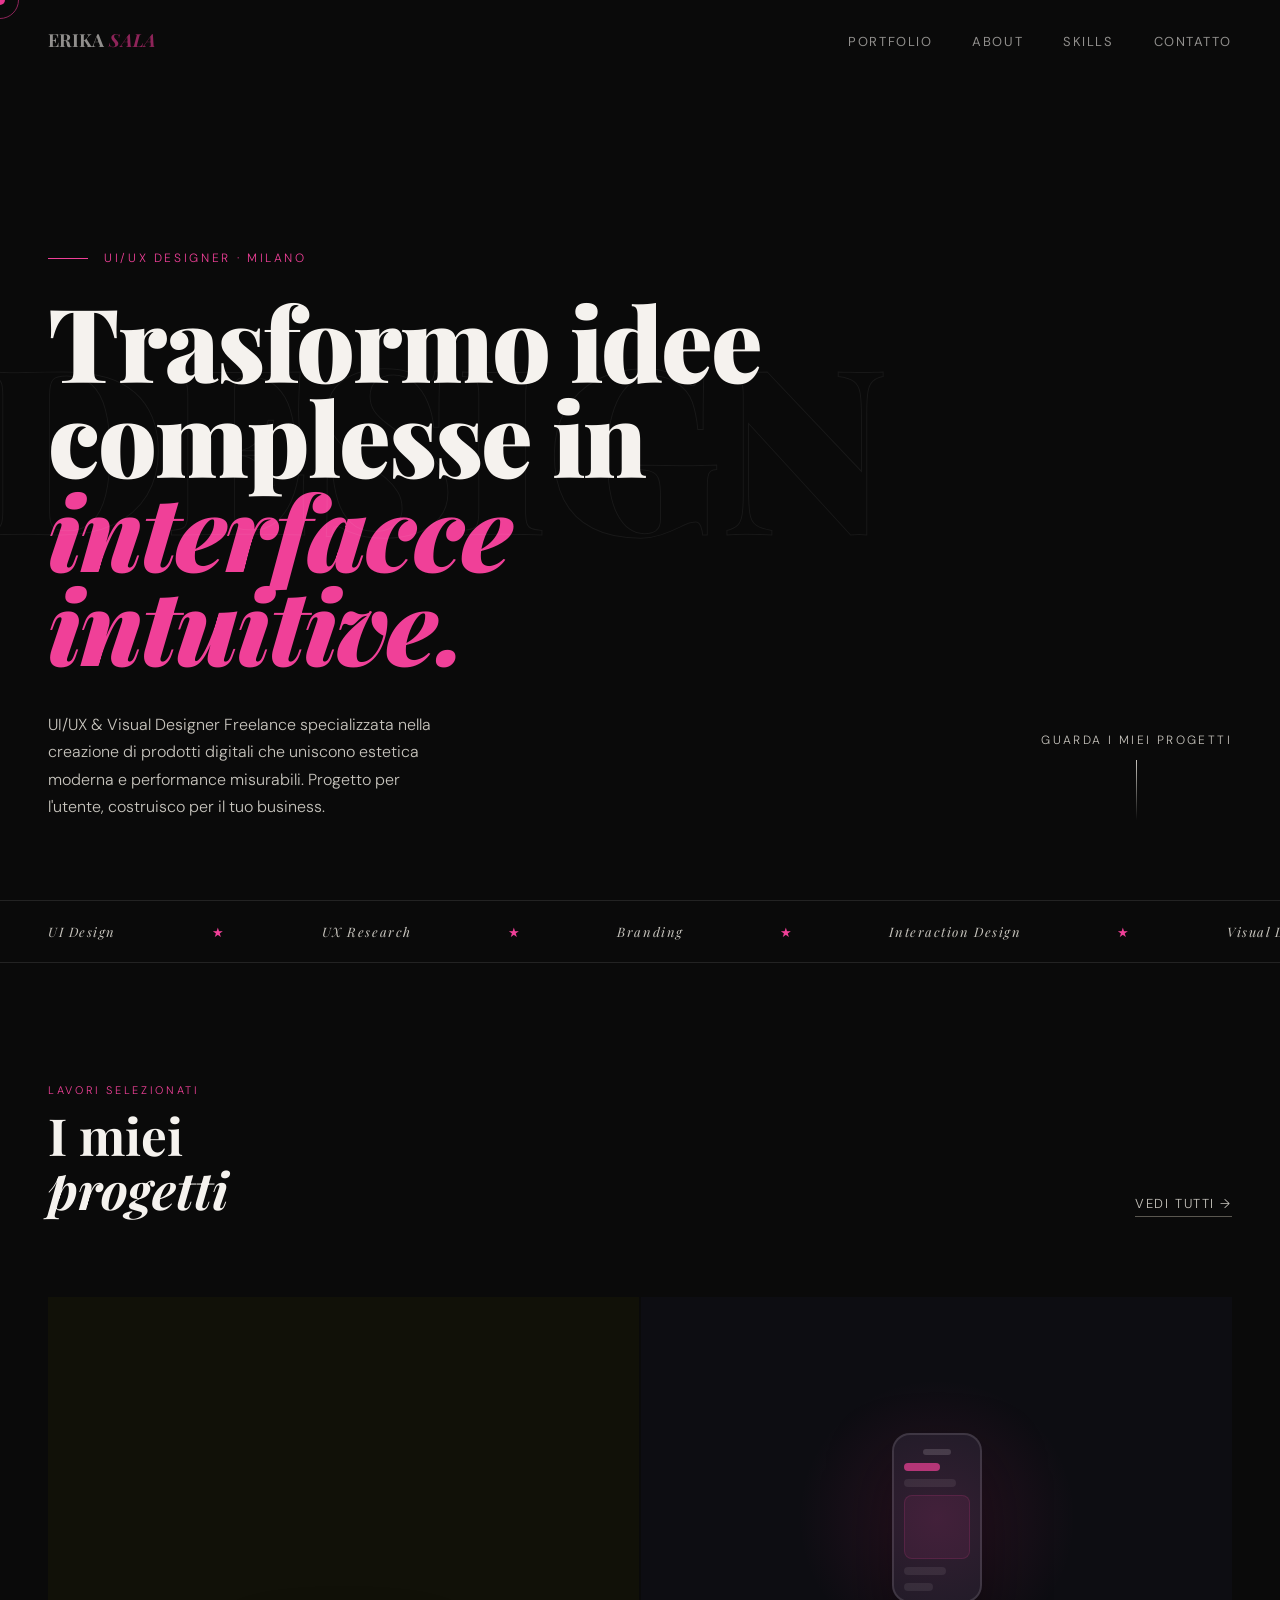
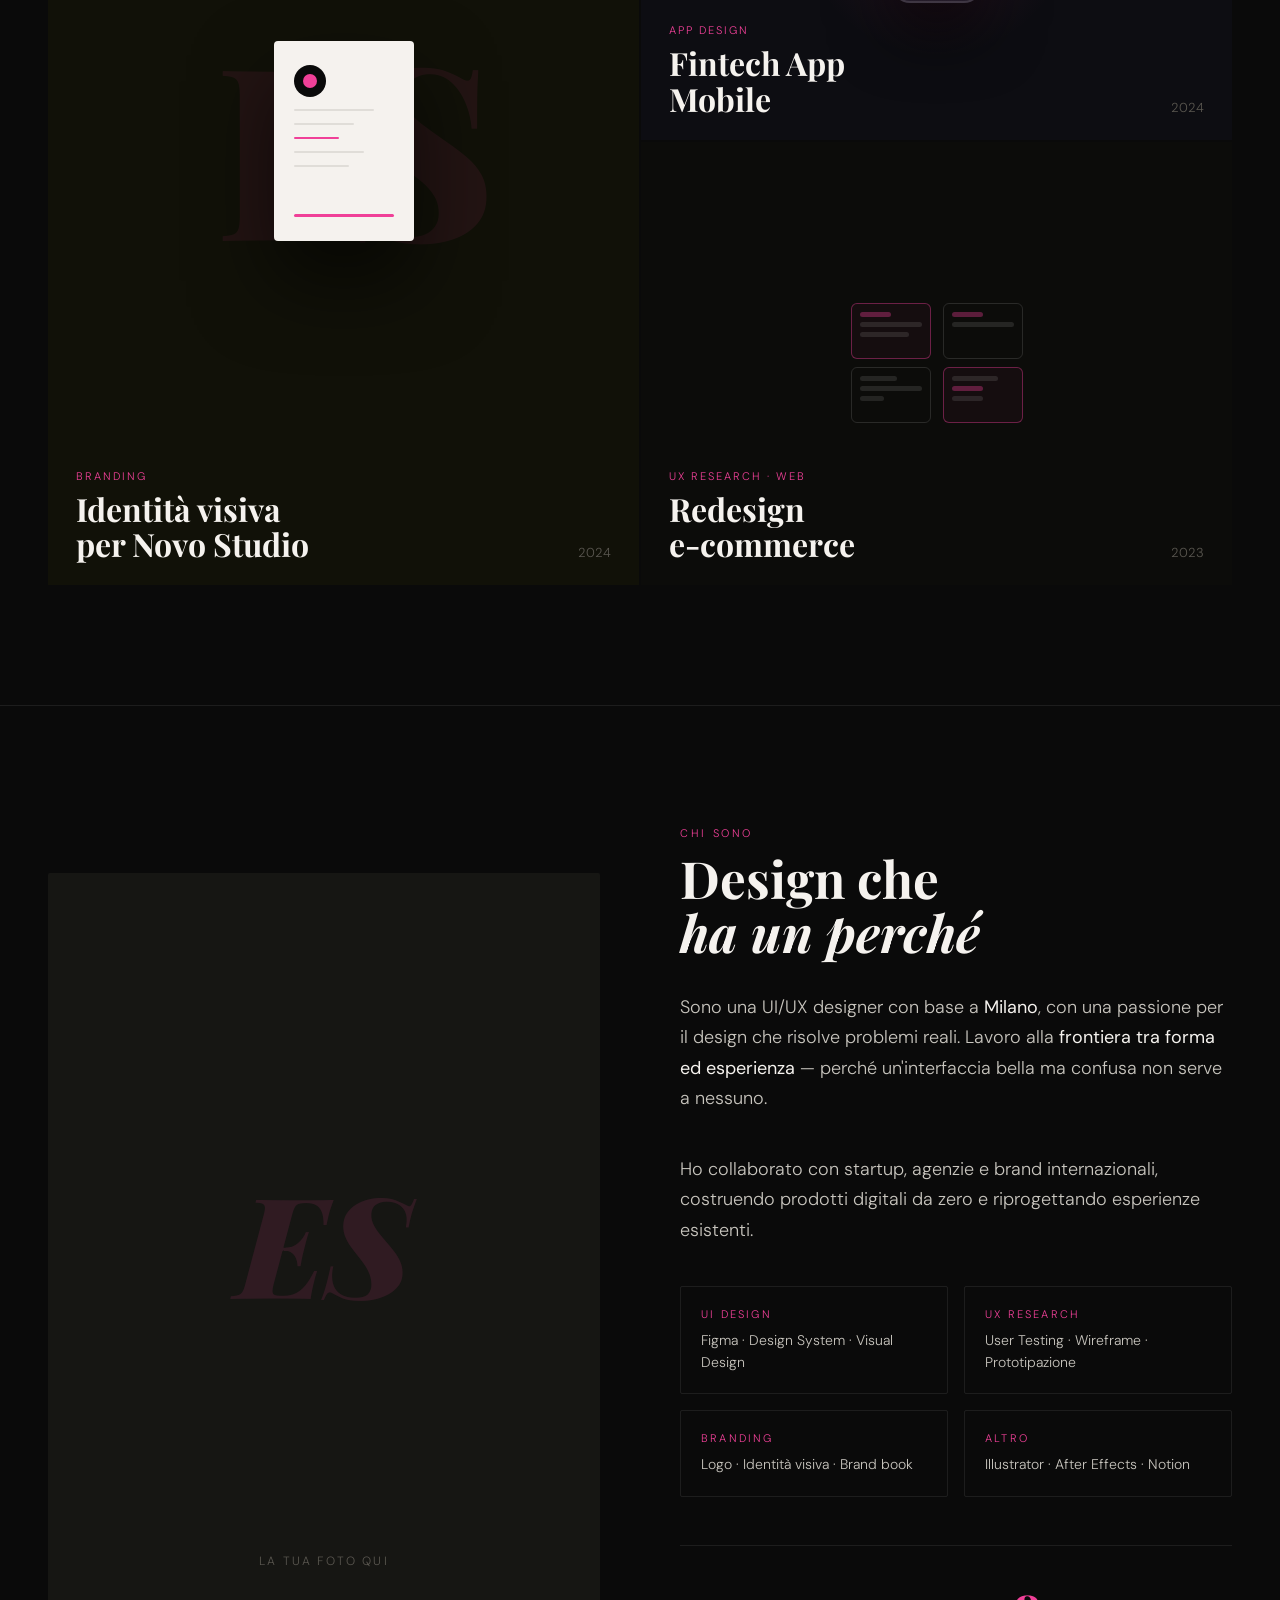
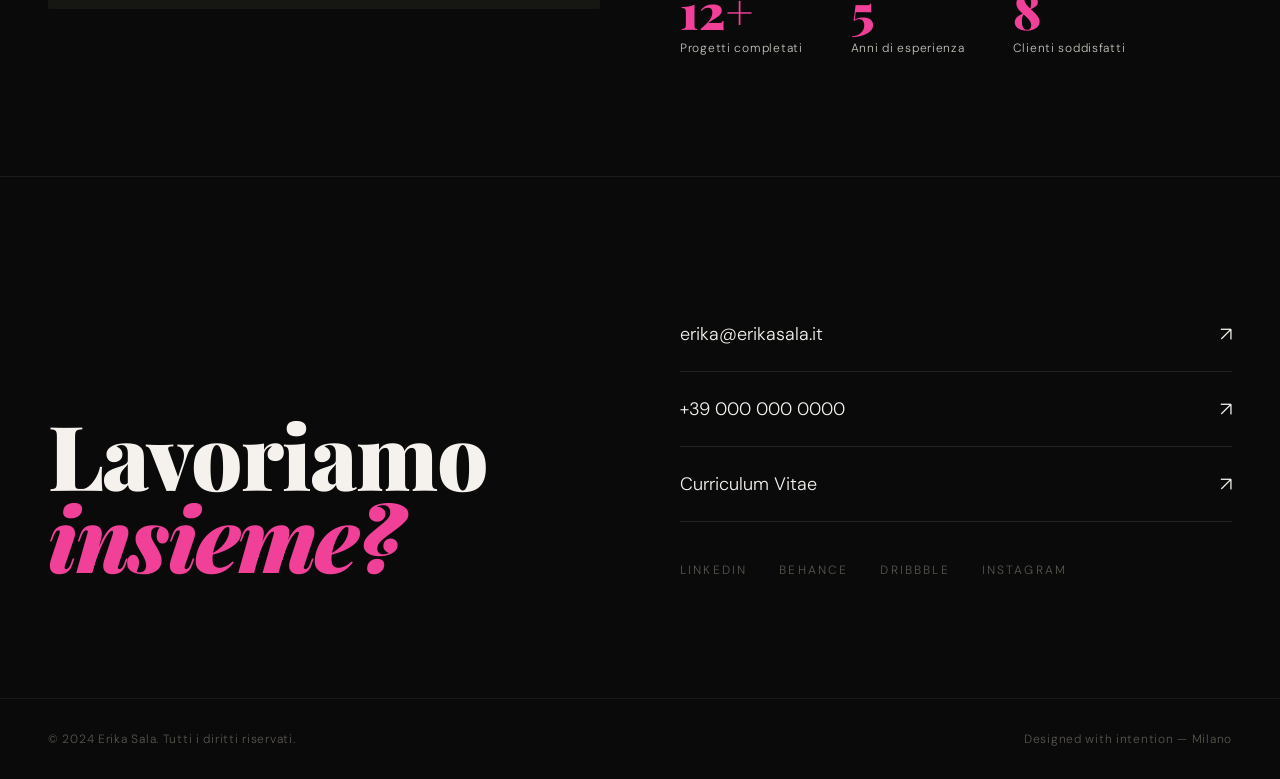
==== index.html @ b4f4c0a1 "Changed yellow variables to pink" ====
<!DOCTYPE html>
<html lang="it">
<head>
<meta charset="UTF-8">
<meta name="viewport" content="width=device-width, initial-scale=1.0">
<title>Erika Sala — UI/UX Designer</title>
<link rel="preconnect" href="https://fonts.googleapis.com">
<link href="https://fonts.googleapis.com/css2?family=Playfair+Display:ital,wght@0,400;0,700;0,900;1,400;1,700&family=DM+Sans:wght@300;400;500&display=swap" rel="stylesheet">
<link rel="stylesheet" href="style.css">
</head>
<body>

<div class="cursor" id="cursor"></div>
<div class="cursor-ring" id="cursorRing"></div>

<nav>
  <a href="index.html" class="logo">Erika <span>Sala</span></a>
  <ul>
    <li><a href="portfolio.html">Portfolio</a></li>
    <li><a href="about.html">About</a></li>
    <li><a href="skills.html">Skills</a></li>
    <li><a href="#contatto">Contatto</a></li>
  </ul>
</nav>

<!-- HERO -->
<section class="hero">
  <div class="hero-bg-text" aria-hidden="true">DESIGN</div>
  <div class="hero-eyebrow">UI/UX Designer · Milano</div>
  <h1 class="hero-headline">
    Trasformo idee complesse in<br><em>interfacce intuitive.</em>
  </h1>
  <div class="hero-sub">
    <p class="hero-desc">
UI/UX & Visual Designer Freelance specializzata nella creazione di prodotti digitali che uniscono estetica moderna e performance misurabili. Progetto per l'utente, costruisco per il tuo business.    </p>
    <a href="#progetti" class="hero-scroll">Guarda i miei progetti</a>
  </div>
</section>

<!-- MARQUEE -->
<div class="marquee-wrap" aria-hidden="true">
  <div class="marquee-track">
    <span>UI Design</span><span class="accent">★</span>
    <span>UX Research</span><span class="accent">★</span>
    <span>Branding</span><span class="accent">★</span>
    <span>Interaction Design</span><span class="accent">★</span>
    <span>Visual Design</span><span class="accent">★</span>
    <span>Design System</span><span class="accent">★</span>
    <span>Mobile App</span><span class="accent">★</span>
    <span>Prototipazione</span><span class="accent">★</span>
    <span>UI Design</span><span class="accent">★</span>
    <span>UX Research</span><span class="accent">★</span>
    <span>Branding</span><span class="accent">★</span>
    <span>Interaction Design</span><span class="accent">★</span>
    <span>Visual Design</span><span class="accent">★</span>
    <span>Design System</span><span class="accent">★</span>
    <span>Mobile App</span><span class="accent">★</span>
    <span>Prototipazione</span><span class="accent">★</span>
  </div>
</div>

<!-- PROGETTI (preview) -->
<section id="progetti">
  <div class="section-header fade-up">
    <div>
      <p class="section-label">Lavori selezionati</p>
      <h2 class="section-title">I miei<br><em>progetti</em></h2>
    </div>
    <a href="portfolio.html" class="see-all">Vedi tutti →</a>
  </div>

  <div class="projects-grid">
    <a href="portfolio.html" class="project-card fade-up">
      <div class="project-bg bg-branding">
        <div class="inner-card">
          <div class="card-logo"></div>
          <div class="card-line" style="width:80%"></div>
          <div class="card-line short"></div>
          <div class="card-line yellow"></div>
          <div class="card-line" style="width:70%"></div>
          <div class="card-line" style="width:55%"></div>
          <div style="flex:1"></div>
          <div class="card-line yellow" style="width:100%; height:3px; border-radius:2px;"></div>
        </div>
      </div>
      <div class="project-overlay"></div>
      <div class="project-always">
        <div>
          <p class="project-tag">Branding</p>
          <h3 class="project-name">Identità visiva<br>per Novo Studio</h3>
        </div>
        <span class="project-year">2024</span>
      </div>
    </a>

    <a href="portfolio.html" class="project-card fade-up" style="transition-delay:0.1s">
      <div class="project-bg bg-app">
        <div class="phone-mockup">
          <div class="phone-notch"></div>
          <div class="phone-row accent"></div>
          <div class="phone-row" style="width:80%"></div>
          <div class="phone-img-block"></div>
          <div class="phone-row" style="width:65%"></div>
          <div class="phone-row" style="width:45%"></div>
        </div>
      </div>
      <div class="project-overlay"></div>
      <div class="project-always">
        <div>
          <p class="project-tag">App Design</p>
          <h3 class="project-name">Fintech App<br>Mobile</h3>
        </div>
        <span class="project-year">2024</span>
      </div>
    </a>

    <a href="portfolio.html" class="project-card fade-up" style="transition-delay:0.2s">
      <div class="project-bg bg-ux">
        <div class="wireframe-block">
          <div class="wf-card active">
            <div class="wf-line y"></div>
            <div class="wf-line"></div>
            <div class="wf-line" style="width:80%"></div>
          </div>
          <div class="wf-card">
            <div class="wf-line" style="width:60%"></div>
            <div class="wf-line"></div>
            <div class="wf-line" style="width:40%"></div>
          </div>
        </div>
        <div class="wireframe-block">
          <div class="wf-card">
            <div class="wf-line y"></div>
            <div class="wf-line"></div>
          </div>
          <div class="wf-card active">
            <div class="wf-line" style="width:75%"></div>
            <div class="wf-line y"></div>
            <div class="wf-line" style="width:50%"></div>
          </div>
        </div>
      </div>
      <div class="project-overlay"></div>
      <div class="project-always">
        <div>
          <p class="project-tag">UX Research · Web</p>
          <h3 class="project-name">Redesign<br>e-commerce</h3>
        </div>
        <span class="project-year">2023</span>
      </div>
    </a>
  </div>
</section>

<!-- ABOUT PREVIEW -->
<section id="about">
  <div class="about-left fade-up">
    <div class="about-portrait">
      <div class="portrait-fill" aria-hidden="true">ES</div>
      <p class="portrait-placeholder">La tua foto qui</p>
    </div>
  </div>
  <div class="about-right">
    <div class="fade-up" style="transition-delay:0.15s">
      <p class="section-label">Chi sono</p>
      <h2 class="section-title" style="margin-bottom:32px">Design che<br><em>ha un perché</em></h2>
    </div>
    <div class="fade-up" style="transition-delay:0.25s">
      <p class="about-desc">
        Sono una UI/UX designer con base a <strong>Milano</strong>, con una passione per il design che risolve problemi reali. Lavoro alla <strong>frontiera tra forma ed esperienza</strong> — perché un'interfaccia bella ma confusa non serve a nessuno.
      </p>
      <p class="about-desc">
        Ho collaborato con startup, agenzie e brand internazionali, costruendo prodotti digitali da zero e riprogettando esperienze esistenti.
      </p>
    </div>
    <div class="skills-grid fade-up" style="transition-delay:0.35s">
      <div class="skill-item">
        <p class="skill-name">UI Design</p>
        <p class="skill-tools">Figma · Design System · Visual Design</p>
      </div>
      <div class="skill-item">
        <p class="skill-name">UX Research</p>
        <p class="skill-tools">User Testing · Wireframe · Prototipazione</p>
      </div>
      <div class="skill-item">
        <p class="skill-name">Branding</p>
        <p class="skill-tools">Logo · Identità visiva · Brand book</p>
      </div>
      <div class="skill-item">
        <p class="skill-name">Altro</p>
        <p class="skill-tools">Illustrator · After Effects · Notion</p>
      </div>
    </div>
    <div class="stats-row fade-up" style="transition-delay:0.45s">
      <div>
        <p class="stat-num">12+</p>
        <p class="stat-label">Progetti completati</p>
      </div>
      <div>
        <p class="stat-num">5</p>
        <p class="stat-label">Anni di esperienza</p>
      </div>
      <div>
        <p class="stat-num">8</p>
        <p class="stat-label">Clienti soddisfatti</p>
      </div>
    </div>
  </div>
</section>

<!-- CONTATTO -->
<section id="contatto">
  <div class="fade-up">
    <h2 class="contact-big">
      Lavoriamo<br><em>insieme?</em>
    </h2>
  </div>
  <div class="fade-up" style="transition-delay:0.2s">
    <a href="mailto:erika@erikasala.it" class="contact-link">
      erika@erikasala.it <span class="arr">↗</span>
    </a>
    <a href="tel:+39000000000" class="contact-link">
      +39 000 000 0000 <span class="arr">↗</span>
    </a>
    <a href="#" class="contact-link">
      Curriculum Vitae <span class="arr">↗</span>
    </a>
    <div class="contact-social">
      <a href="#" class="social-link">LinkedIn</a>
      <a href="#" class="social-link">Behance</a>
      <a href="#" class="social-link">Dribbble</a>
      <a href="#" class="social-link">Instagram</a>
    </div>
  </div>
</section>

<footer>
  <p>© 2024 Erika Sala. Tutti i diritti riservati.</p>
  <p>Designed with intention — Milano</p>
</footer>

<script>
  const cursor = document.getElementById('cursor');
  const ring = document.getElementById('cursorRing');
  let mx = 0, my = 0, rx = 0, ry = 0;
  document.addEventListener('mousemove', e => {
    mx = e.clientX; my = e.clientY;
    cursor.style.left = mx + 'px';
    cursor.style.top = my + 'px';
  });
  (function animRing() {
    rx += (mx - rx) * 0.14;
    ry += (my - ry) * 0.14;
    ring.style.left = rx + 'px';
    ring.style.top = ry + 'px';
    requestAnimationFrame(animRing);
  })();
  document.querySelectorAll('a, button').forEach(el => {
    el.addEventListener('mouseenter', () => { ring.style.transform = 'translate(-50%, -50%) scale(1.8)'; ring.style.opacity = '0.3'; });
    el.addEventListener('mouseleave', () => { ring.style.transform = 'translate(-50%, -50%) scale(1)'; ring.style.opacity = '0.6'; });
  });
  const obs = new IntersectionObserver((entries) => {
    entries.forEach(e => { if (e.isIntersecting) { e.target.classList.add('visible'); obs.unobserve(e.target); } });
  }, { threshold: 0.12 });
  document.querySelectorAll('.fade-up').forEach(el => obs.observe(el));
</script>
</body>
</html>
---- style.css ----
/* ============================================================
   ERIKA SALA — PORTFOLIO
   style.css · CSS condiviso per tutte le pagine
   ============================================================ */

/* ── Reset & variabili ── */
*, *::before, *::after {
  box-sizing: border-box;
  margin: 0;
  padding: 0;
}

:root {
  --black:       #0a0a0a;
  --white:       #f5f2ee;
  --pink:      #f04098;
  --gray:        #c8c5be;
  --gray-dark:   #5a5750;
  --font-display: 'Playfair Display', serif;
  --font-body:    'DM Sans', sans-serif;
}

html { scroll-behavior: smooth; }

body {
  background:   var(--black);
  color:        var(--white);
  font-family:  var(--font-body);
  font-weight:  300;
  cursor:       none;
  overflow-x:   hidden;
}

/* ── Cursore personalizzato ── */
.cursor {
  position:      fixed;
  width:         10px;
  height:        10px;
  background:    var(--pink);
  border-radius: 50%;
  pointer-events: none;
  z-index:       9999;
  transform:     translate(-50%, -50%);
  transition:    transform 0.1s;
  mix-blend-mode: difference;
}

.cursor-ring {
  position:      fixed;
  width:         38px;
  height:        38px;
  border:        1px solid var(--pink);
  border-radius: 50%;
  pointer-events: none;
  z-index:       9998;
  transform:     translate(-50%, -50%);
  transition:    all 0.18s ease;
  mix-blend-mode: difference;
  opacity:       0.6;
}

/* ── Navigazione ── */
nav {
  position:         fixed;
  top: 0; left: 0; right: 0;
  z-index:          100;
  display:          flex;
  justify-content:  space-between;
  align-items:      center;
  padding:          28px 48px;
  mix-blend-mode:   difference;
}

.logo {
  font-family:     var(--font-display);
  font-size:       18px;
  font-weight:     700;
  color:           var(--white);
  text-decoration: none;
  letter-spacing:  0.02em;
}
.logo span { color: var(--pink); font-style: italic; }

nav ul { list-style: none; display: flex; gap: 40px; }

nav a {
  color:           var(--white);
  text-decoration: none;
  font-size:       13px;
  font-weight:     400;
  letter-spacing:  0.12em;
  text-transform:  uppercase;
  opacity:         0.6;
  transition:      opacity 0.2s;
}
nav a:hover,
nav a.active { opacity: 1; }

/* ── Animazione fade-up ── */
.fade-up {
  opacity:    0;
  transform:  translateY(30px);
  transition: opacity 0.8s ease, transform 0.8s ease;
}
.fade-up.visible {
  opacity:   1;
  transform: translateY(0);
}

/* ── Page hero (About, Skills, Portfolio) ── */
.page-hero {
  min-height:      60vh;
  display:         flex;
  flex-direction:  column;
  justify-content: flex-end;
  padding:         0 48px 80px;
  position:        relative;
  overflow:        hidden;
  border-bottom:   1px solid rgba(255,255,255,0.08);
}

.page-hero-bg {
  position:     absolute;
  top:          50%;
  left:         -20px;
  transform:    translateY(-55%);
  font-family:  var(--font-display);
  font-size:    clamp(100px, 16vw, 240px);
  font-weight:  900;
  color:        transparent;
  -webkit-text-stroke: 1px rgba(255,255,255,0.06);
  line-height:  0.85;
  user-select:  none;
  white-space:  nowrap;
}

.page-eyebrow {
  font-size:      12px;
  letter-spacing: 0.22em;
  text-transform: uppercase;
  color:          var(--pink);
  margin-bottom:  28px;
  display:        flex;
  align-items:    center;
  gap:            16px;
}
.page-eyebrow::before {
  content:    '';
  display:    block;
  width:      40px;
  height:     1px;
  background: var(--pink);
}

.page-title {
  font-family:    var(--font-display);
  font-size:      clamp(56px, 8vw, 100px);
  font-weight:    900;
  line-height:    0.92;
  letter-spacing: -0.02em;
}
.page-title em { font-style: italic; color: var(--pink); }

/* ── Section label / title (componente riutilizzabile) ── */
.section-label {
  font-size:      11px;
  letter-spacing: 0.24em;
  text-transform: uppercase;
  color:          var(--pink);
  margin-bottom:  12px;
}

.section-title {
  font-family: var(--font-display);
  font-size:   clamp(32px, 4vw, 64px);
  font-weight: 700;
  line-height: 1.05;
}
.section-title em { font-style: italic; }

/* ── Pulsante outline ── */
.btn-outline {
  font-size:       13px;
  letter-spacing:  0.16em;
  text-transform:  uppercase;
  color:           var(--white);
  text-decoration: none;
  border:          1px solid rgba(255,255,255,0.3);
  padding:         18px 40px;
  border-radius:   2px;
  transition:      border-color 0.2s, color 0.2s, background 0.2s;
  white-space:     nowrap;
  display:         inline-block;
}
.btn-outline:hover {
  border-color: var(--pink);
  color:        var(--black);
  background:   var(--pink);
}

/* ── CTA a due colonne ── */
.page-cta {
  padding:         100px 48px;
  border-top:      1px solid rgba(255,255,255,0.08);
  display:         flex;
  justify-content: space-between;
  align-items:     center;
}
.cta-text {
  font-family:    var(--font-display);
  font-size:      clamp(32px, 4vw, 56px);
  font-weight:    700;
  line-height:    1.1;
}
.cta-text em { font-style: italic; color: var(--pink); }

/* ── Footer ── */
footer {
  padding:         32px 48px;
  border-top:      1px solid rgba(255,255,255,0.06);
  display:         flex;
  justify-content: space-between;
  align-items:     center;
}
footer p {
  font-size:      12px;
  color:          var(--gray-dark);
  letter-spacing: 0.06em;
}

/* ============================================================
   HOME — index.html
   ============================================================ */

/* Hero */
.hero {
  min-height:      100vh;
  display:         flex;
  flex-direction:  column;
  justify-content: flex-end;
  padding:         0 48px 80px;
  position:        relative;
  overflow:        hidden;
}

.hero-bg-text {
  position:    absolute;
  top:         50%;
  left:        -20px;
  transform:   translateY(-55%);
  font-family: var(--font-display);
  font-size:   clamp(120px, 18vw, 260px);
  font-weight: 900;
  color:       transparent;
  -webkit-text-stroke: 1px rgba(255,255,255,0.06);
  line-height: 0.85;
  user-select: none;
  white-space: nowrap;
}

.hero-eyebrow {
  font-size:      12px;
  letter-spacing: 0.22em;
  text-transform: uppercase;
  color:          var(--pink);
  margin-bottom:  28px;
  display:        flex;
  align-items:    center;
  gap:            16px;
}
.hero-eyebrow::before {
  content:    '';
  display:    block;
  width:      40px;
  height:     1px;
  background: var(--pink);
}

.hero-headline {
  font-family:    var(--font-display);
  font-size:      clamp(56px, 8vw, 110px);
  font-weight:    900;
  line-height:    0.92;
  max-width:      900px;
  letter-spacing: -0.02em;
}
.hero-headline em { font-style: italic; color: var(--pink); }

.hero-sub {
  margin-top:      40px;
  display:         flex;
  align-items:     flex-end;
  justify-content: space-between;
  gap:             40px;
}

.hero-desc {
  font-size:   16px;
  line-height: 1.7;
  color:       var(--gray);
  max-width:   400px;
}

.hero-scroll {
  font-size:       12px;
  letter-spacing:  0.2em;
  text-transform:  uppercase;
  color:           var(--gray);
  display:         flex;
  flex-direction:  column;
  align-items:     center;
  gap:             12px;
  text-decoration: none;
  transition:      color 0.2s;
  flex-shrink:     0;
}
.hero-scroll::after {
  content:    '';
  display:    block;
  width:      1px;
  height:     60px;
  background: linear-gradient(to bottom, var(--gray), transparent);
  animation:  scrollLine 2s ease-in-out infinite;
}
@keyframes scrollLine {
  0%, 100% { opacity: 0.4; transform: scaleY(1); }
  50%       { opacity: 1;   transform: scaleY(0.6); }
}

/* Marquee */
.marquee-wrap {
  border-top:    1px solid rgba(255,255,255,0.1);
  border-bottom: 1px solid rgba(255,255,255,0.1);
  padding:       20px 0;
  overflow:      hidden;
  white-space:   nowrap;
}
.marquee-track {
  display:   inline-flex;
  animation: marquee 18s linear infinite;
}
.marquee-track span {
  font-family:    var(--font-display);
  font-size:      13px;
  font-weight:    400;
  font-style:     italic;
  letter-spacing: 0.12em;
  color:          var(--gray);
  padding:        0 48px;
}
.marquee-track span.accent { color: var(--pink); font-style: normal; }
@keyframes marquee {
  from { transform: translateX(0); }
  to   { transform: translateX(-50%); }
}

/* Section header (progetti) */
.section-header {
  display:         flex;
  justify-content: space-between;
  align-items:     flex-end;
  margin-bottom:   80px;
}
.see-all {
  font-size:       13px;
  letter-spacing:  0.12em;
  text-transform:  uppercase;
  color:           var(--gray);
  text-decoration: none;
  border-bottom:   1px solid var(--gray-dark);
  padding-bottom:  4px;
  transition:      color 0.2s, border-color 0.2s;
  flex-shrink:     0;
}
.see-all:hover { color: var(--pink); border-color: var(--pink); }

#progetti { padding: 120px 48px; }

/* Griglia progetti */
.projects-grid {
  display:               grid;
  grid-template-columns: 1fr 1fr;
  gap:                   2px;
}

.project-card {
  position:        relative;
  overflow:        hidden;
  aspect-ratio:    4/3;
  background:      #161613;
  cursor:          none;
  display:         block;
  text-decoration: none;
}
.project-card:nth-child(1) { grid-column: 1; grid-row: 1 / 3; aspect-ratio: auto; }
.project-card:nth-child(2) { aspect-ratio: 4/3; }
.project-card:nth-child(3) { aspect-ratio: 4/3; }

.project-bg {
  width:      100%;
  height:     100%;
  display:    flex;
  align-items:     center;
  justify-content: center;
  transition: transform 0.7s cubic-bezier(0.25, 0.46, 0.45, 0.94);
  position:   relative;
}
.project-card:hover .project-bg { transform: scale(1.04); }

/* Background decorativi */
.bg-branding { background: #111108; position: relative; overflow: hidden; }
.bg-branding::before {
  content:     'ES';
  font-family: var(--font-display);
  font-size:   240px;
  font-weight: 900;
  color:       var(--pink);
  opacity:     0.08;
  position:    absolute;
  top: 50%; left: 50%;
  transform:   translate(-50%, -50%);
  letter-spacing: -0.1em;
}

.bg-branding .inner-card {
  width:          140px;
  height:         200px;
  background:     var(--white);
  border-radius:  4px;
  position:       relative;
  display:        flex;
  flex-direction: column;
  padding:        24px 20px;
  gap:            12px;
  box-shadow:     0 40px 80px rgba(0,0,0,0.6);
}
.bg-branding .card-logo {
  width:          32px;
  height:         32px;
  background:     var(--black);
  border-radius:  50%;
  display:        flex;
  align-items:    center;
  justify-content: center;
}
.bg-branding .card-logo::after {
  content:       '';
  width:         14px;
  height:        14px;
  background:    var(--pink);
  border-radius: 50%;
}
.bg-branding .card-line       { height: 2px; border-radius: 2px; background: #e0ddd8; }
.bg-branding .card-line.short { width: 60%; }
.bg-branding .card-line.yellow { background: var(--pink); width: 45%; }

.bg-app { background: #0d0d12; position: relative; overflow: hidden; }
.bg-app::before {
  content:       '';
  position:      absolute;
  width:         280px;
  height:        280px;
  border-radius: 50%;
  background:    radial-gradient(circle, rgba(240,64,152,0.12) 0%, transparent 70%);
  top: 50%; left: 50%;
  transform:     translate(-50%, -50%);
}

.phone-mockup {
  width:          90px;
  height:         170px;
  background:     #1a1a24;
  border-radius:  18px;
  border:         2px solid rgba(255,255,255,0.12);
  overflow:       hidden;
  box-shadow:     0 30px 60px rgba(0,0,0,0.7);
  display:        flex;
  flex-direction: column;
  padding:        14px 10px 10px;
  gap:            8px;
}
.phone-notch {
  width:         28px;
  height:        6px;
  background:    rgba(255,255,255,0.15);
  border-radius: 4px;
  align-self:    center;
  flex-shrink:   0;
}
.phone-row { height: 8px; background: rgba(255,255,255,0.08); border-radius: 4px; }
.phone-row.accent { background: var(--pink); opacity: 0.7; width: 55%; }
.phone-img-block {
  flex:          1;
  background:    rgba(240,64,152,0.08);
  border-radius: 8px;
  border:        1px solid rgba(240,64,152,0.15);
}

.bg-ux {
  background:      #0c0c0a;
  display:         flex;
  align-items:     center;
  justify-content: center;
  gap:             12px;
}
.wireframe-block { display: flex; flex-direction: column; gap: 8px; }
.wf-card {
  width:          80px;
  height:         56px;
  border:         1px solid rgba(255,255,255,0.12);
  border-radius:  6px;
  padding:        8px;
  display:        flex;
  flex-direction: column;
  gap:            5px;
}
.wf-line          { height: 5px; border-radius: 3px; background: rgba(255,255,255,0.1); }
.wf-line.y        { background: rgba(240,64,152,0.35); width: 50%; }
.wf-card.active   { border-color: rgba(240,64,152,0.4); background: rgba(240,64,152,0.04); }

.project-overlay {
  position:        absolute;
  inset:           0;
  background:      linear-gradient(to top, rgba(10,10,10,0.92) 0%, transparent 55%);
  opacity:         0;
  transition:      opacity 0.4s ease;
}
.project-card:hover .project-overlay { opacity: 1; }

.project-always {
  position:        absolute;
  bottom: 0; left: 0; right: 0;
  padding:         24px 28px;
  display:         flex;
  justify-content: space-between;
  align-items:     flex-end;
}
.project-tag  { font-size: 11px; letter-spacing: 0.18em; text-transform: uppercase; color: var(--pink); margin-bottom: 8px; }
.project-name { font-family: var(--font-display); font-size: clamp(22px, 2.5vw, 32px); font-weight: 700; line-height: 1.1; color: var(--white); }
.project-year { font-size: 13px; color: var(--gray-dark); font-variant-numeric: tabular-nums; flex-shrink: 0; }

/* About snippet in home */
#about {
  padding:               120px 48px;
  display:               grid;
  grid-template-columns: 1fr 1fr;
  gap:                   80px;
  align-items:           center;
  border-top:            1px solid rgba(255,255,255,0.08);
}

.about-portrait {
  width:         100%;
  aspect-ratio:  3/4;
  background:    #161613;
  position:      relative;
  overflow:      hidden;
  border-radius: 2px;
}
.portrait-fill {
  position:        absolute;
  inset:           0;
  display:         flex;
  align-items:     center;
  justify-content: center;
  font-family:     var(--font-display);
  font-size:       140px;
  font-weight:     900;
  font-style:      italic;
  color:           rgba(240,64,152,0.12);
  user-select:     none;
}
.portrait-placeholder {
  position:       absolute;
  bottom:         40px;
  left:           50%;
  transform:      translateX(-50%);
  font-size:      12px;
  letter-spacing: 0.18em;
  text-transform: uppercase;
  color:          var(--gray-dark);
  white-space:    nowrap;
}

.about-desc { font-size: 18px; line-height: 1.7; color: var(--gray); margin-bottom: 40px; }
.about-desc strong { color: var(--white); font-weight: 400; }

.skills-grid {
  display:               grid;
  grid-template-columns: 1fr 1fr;
  gap:                   16px;
  margin-bottom:         48px;
}
.skill-item {
  padding:       20px;
  border:        1px solid rgba(255,255,255,0.08);
  border-radius: 2px;
  transition:    border-color 0.2s;
}
.skill-item:hover { border-color: var(--pink); }
.skill-name  { font-size: 11px; letter-spacing: 0.2em; text-transform: uppercase; color: var(--pink); margin-bottom: 8px; }
.skill-tools { font-size: 14px; color: var(--gray); line-height: 1.6; }

.stats-row {
  display:    flex;
  gap:        48px;
  padding-top: 40px;
  border-top: 1px solid rgba(255,255,255,0.08);
}
.stat-num   { font-family: var(--font-display); font-size: 48px; font-weight: 900; color: var(--pink); line-height: 1; }
.stat-label { font-size: 12px; color: var(--gray); margin-top: 6px; letter-spacing: 0.06em; }

/* Contatto */
#contatto {
  padding:               120px 48px;
  border-top:            1px solid rgba(255,255,255,0.08);
  display:               grid;
  grid-template-columns: 1fr 1fr;
  gap:                   80px;
  align-items:           end;
}
.contact-big {
  font-family:    var(--font-display);
  font-size:      clamp(48px, 7vw, 100px);
  font-weight:    900;
  line-height:    0.92;
  letter-spacing: -0.02em;
}
.contact-big em { font-style: italic; color: var(--pink); }

.contact-link {
  display:         flex;
  font-size:       18px;
  color:           var(--white);
  text-decoration: none;
  padding:         24px 0;
  border-bottom:   1px solid rgba(255,255,255,0.1);
  justify-content: space-between;
  align-items:     center;
  transition:      color 0.2s;
}
.contact-link:hover { color: var(--pink); }
.contact-link .arr  { font-size: 20px; transition: transform 0.3s; }
.contact-link:hover .arr { transform: translate(4px, -4px); }

.contact-social { display: flex; gap: 32px; margin-top: 40px; }
.social-link {
  font-size:       12px;
  letter-spacing:  0.18em;
  text-transform:  uppercase;
  color:           var(--gray-dark);
  text-decoration: none;
  transition:      color 0.2s;
}
.social-link:hover { color: var(--white); }

/* ============================================================
   ABOUT — about.html
   ============================================================ */

.about-main {
  padding:               100px 48px;
  display:               grid;
  grid-template-columns: 1fr 1fr;
  gap:                   100px;
  align-items:           start;
}

/* Timeline */
.timeline       { margin-top: 72px; }
.timeline-label { font-size: 11px; letter-spacing: 0.24em; text-transform: uppercase; color: var(--pink); margin-bottom: 40px; }

.timeline-item {
  display:               grid;
  grid-template-columns: 100px 1fr;
  gap:                   32px;
  padding:               36px 0;
  border-top:            1px solid rgba(255,255,255,0.08);
}
.timeline-item:last-child { border-bottom: 1px solid rgba(255,255,255,0.08); }

.tl-year    { font-family: var(--font-display); font-size: 14px; font-weight: 700; color: var(--pink); padding-top: 4px; }
.tl-role    { font-size: 20px; font-weight: 400; color: var(--white); margin-bottom: 6px; }
.tl-company { font-size: 14px; color: var(--gray-dark); letter-spacing: 0.06em; margin-bottom: 16px; }
.tl-desc    { font-size: 15px; line-height: 1.7; color: var(--gray); }

/* Stats bar */
.stats-section {
  padding:    80px 48px;
  border-top: 1px solid rgba(255,255,255,0.08);
  display:    flex;
}
.stat-block {
  flex:         1;
  padding:      48px;
  border-right: 1px solid rgba(255,255,255,0.08);
}
.stat-block:last-child { border-right: none; }
.stat-block .stat-num   { font-family: var(--font-display); font-size: clamp(56px, 6vw, 80px); font-weight: 900; color: var(--pink); line-height: 1; }
.stat-block .stat-label { font-size: 13px; color: var(--gray); margin-top: 12px; letter-spacing: 0.06em; }

/* ============================================================
   SKILLS — skills.html
   ============================================================ */

.skills-intro {
  padding:               100px 48px 0;
  display:               grid;
  grid-template-columns: 1fr 1fr;
  gap:                   80px;
}
.intro-desc { font-size: 20px; line-height: 1.7; color: var(--gray); }
.intro-desc strong { color: var(--white); font-weight: 400; }

.intro-aside { display: flex; flex-direction: column; justify-content: flex-end; gap: 20px; }
.aside-stat  { display: flex; align-items: baseline; gap: 16px; }
.aside-num   { font-family: var(--font-display); font-size: 40px; font-weight: 900; color: var(--pink); }
.aside-label { font-size: 14px; color: var(--gray-dark); }

.skills-section { padding: 80px 48px; }

.skill-category {
  padding:               60px 0;
  border-top:            1px solid rgba(255,255,255,0.08);
  display:               grid;
  grid-template-columns: 260px 1fr;
  gap:                   80px;
  align-items:           start;
}
.skill-category:last-child { border-bottom: 1px solid rgba(255,255,255,0.08); }

.cat-num  { font-family: var(--font-display); font-size: 72px; font-weight: 900; color: transparent; -webkit-text-stroke: 1px rgba(240,64,152,0.2); line-height: 1; margin-bottom: 16px; }
.cat-name { font-family: var(--font-display); font-size: 28px; font-weight: 700; color: var(--white); margin-bottom: 12px; }
.cat-desc { font-size: 14px; color: var(--gray-dark); line-height: 1.6; }

.skill-row {
  display:        flex;
  flex-direction: column;
  gap:            6px;
  padding:        20px 0;
  border-bottom:  1px solid rgba(255,255,255,0.05);
}
.skill-row:first-child { padding-top: 0; }
.skill-row-top  { display: flex; justify-content: space-between; align-items: center; }
.skill-row-name { font-size: 16px; color: var(--white); }
.skill-row-pct  { font-size: 13px; color: var(--pink); font-family: var(--font-display); font-weight: 700; }

.skill-bar-track { width: 100%; height: 2px; background: rgba(255,255,255,0.07); border-radius: 2px; overflow: hidden; }
.skill-bar-fill  { height: 100%; background: var(--pink); border-radius: 2px; width: 0; transition: width 1.2s cubic-bezier(0.25, 0.46, 0.45, 0.94); }

/* Tools grid */
.tools-section { padding: 80px 48px; border-top: 1px solid rgba(255,255,255,0.08); }
.tools-label   { font-size: 11px; letter-spacing: 0.24em; text-transform: uppercase; color: var(--pink); margin-bottom: 60px; }

.tools-grid {
  display:               grid;
  grid-template-columns: repeat(auto-fill, minmax(160px, 1fr));
  gap:                   2px;
}
.tool-item {
  padding:        32px 24px;
  border:         1px solid rgba(255,255,255,0.06);
  background:     #0f0f0c;
  display:        flex;
  flex-direction: column;
  gap:            12px;
  transition:     border-color 0.2s, background 0.2s;
}
.tool-item:hover { border-color: rgba(240,64,152,0.3); background: rgba(240,64,152,0.03); }
.tool-icon { font-size: 24px; }
.tool-name { font-size: 14px; color: var(--white); font-weight: 400; }
.tool-type { font-size: 11px; color: var(--gray-dark); letter-spacing: 0.12em; text-transform: uppercase; }

/* Soft skills */
.soft-section { padding: 80px 48px; border-top: 1px solid rgba(255,255,255,0.08); }

.soft-grid {
  display:               grid;
  grid-template-columns: repeat(3, 1fr);
  gap:                   2px;
  margin-top:            60px;
}
.soft-item {
  padding:    40px 32px;
  background: #0f0f0c;
  border:     1px solid rgba(255,255,255,0.06);
  transition: border-color 0.2s;
}
.soft-item:hover { border-color: rgba(240,64,152,0.25); }
.soft-num  { font-family: var(--font-display); font-size: 40px; font-weight: 900; color: rgba(240,64,152,0.25); margin-bottom: 20px; }
.soft-name { font-family: var(--font-display); font-size: 22px; font-weight: 700; color: var(--white); margin-bottom: 12px; }
.soft-name em { font-style: italic; color: var(--pink); }
.soft-desc { font-size: 14px; color: var(--gray-dark); line-height: 1.7; }

/* ============================================================
   PORTFOLIO — portfolio.html
   ============================================================ */

.portfolio-grid {
  padding:               80px 48px;
  display:               grid;
  grid-template-columns: 1fr 1fr;
  gap:                   2px;
}

.project-card.featured        { grid-column: span 2; aspect-ratio: 16/7; }

/* Background aggiuntivi per Portfolio */
.bg-motion { background: #080810; position: relative; overflow: hidden; display: flex; align-items: center; justify-content: center; }
.bg-motion::before {
  content:       '';
  position:      absolute;
  width:         200px;
  height:        200px;
  border-radius: 50%;
  border:        2px solid rgba(240,64,152,0.15);
  animation:     pulse 3s ease-in-out infinite;
}
.bg-motion::after {
  content:       '';
  position:      absolute;
  width:         300px;
  height:        300px;
  border-radius: 50%;
  border:        1px solid rgba(240,64,152,0.07);
  animation:     pulse 3s ease-in-out infinite 0.5s;
}
@keyframes pulse {
  0%, 100% { transform: scale(1);   opacity: 1; }
  50%       { transform: scale(1.1); opacity: 0.5; }
}
.motion-center {
  width:         60px;
  height:        60px;
  border-radius: 50%;
  background:    rgba(240,64,152,0.12);
  border:        2px solid rgba(240,64,152,0.4);
  z-index:       1;
}

.bg-web { background: #0a0c0a; display: flex; align-items: center; justify-content: center; }
.browser-mockup {
  width:          240px;
  height:         160px;
  background:     #141814;
  border-radius:  8px;
  border:         1px solid rgba(255,255,255,0.1);
  overflow:       hidden;
  box-shadow:     0 20px 50px rgba(0,0,0,0.7);
  display:        flex;
  flex-direction: column;
}
.browser-bar {
  height:      28px;
  background:  #1a1e1a;
  border-bottom: 1px solid rgba(255,255,255,0.08);
  display:     flex;
  align-items: center;
  padding:     0 12px;
  gap:         6px;
}
.browser-dot { width: 8px; height: 8px; border-radius: 50%; background: rgba(255,255,255,0.15); }
.browser-body {
  flex:           1;
  padding:        16px 12px;
  display:        flex;
  flex-direction: column;
  gap:            8px;
}
.b-row  { height: 6px; background: rgba(255,255,255,0.07); border-radius: 3px; }
.b-hero { height: 40px; background: rgba(240,64,152,0.08); border-radius: 4px; border: 1px solid rgba(240,64,152,0.12); }

.bg-system { background: #0a080c; display: flex; align-items: center; justify-content: center; gap: 16px; }
.ds-block  { display: flex; flex-direction: column; gap: 8px; align-items: center; }
.ds-circle { width: 36px; height: 36px; border-radius: 50%; background: rgba(240,64,152,0.15); border: 2px solid rgba(240,64,152,0.4); }
.ds-rect   { height: 8px; border-radius: 4px; background: rgba(255,255,255,0.12); }
.ds-label  { height: 4px; border-radius: 2px; background: rgba(240,64,152,0.3); }
.ds-connector { width: 1px; height: 40px; background: rgba(240,64,152,0.2); align-self: center; }

/* Filter bar */
.filter-bar { padding: 32px 48px; border-bottom: 1px solid rgba(255,255,255,0.08); display: flex; gap: 8px; flex-wrap: wrap; }
.filter-btn {
  font-size:      12px;
  letter-spacing: 0.12em;
  text-transform: uppercase;
  color:          var(--gray-dark);
  background:     none;
  border:         1px solid rgba(255,255,255,0.1);
  padding:        10px 22px;
  border-radius:  2px;
  cursor:         none;
  transition:     all 0.2s;
  font-family:    var(--font-body);
}
.filter-btn:hover        { color: var(--white); border-color: rgba(255,255,255,0.3); }
.filter-btn.active       { color: var(--black); background: var(--pink); border-color: var(--pink); }

.hero-count { font-size: 13px; color: var(--gray-dark); letter-spacing: 0.1em; }
.hero-bottom { display: flex; justify-content: space-between; align-items: flex-end; margin-top: 40px; }

/* ============================================================
   RESPONSIVE
   ============================================================ */

@media (max-width: 900px) {
  nav { padding: 24px; }
  nav ul { gap: 20px; }

  .hero { padding: 0 24px 60px; }
  .hero-sub { flex-direction: column; align-items: flex-start; }

  .page-hero { padding: 0 24px 60px; }

  #progetti { padding: 80px 24px; }
  .projects-grid { grid-template-columns: 1fr; }
  .project-card:nth-child(1) { grid-row: auto; aspect-ratio: 4/3; }
  .section-header { flex-direction: column; align-items: flex-start; gap: 20px; }
  .project-overlay { opacity: 1; }

  #about { grid-template-columns: 1fr; padding: 80px 24px; gap: 48px; }
  .about-portrait { aspect-ratio: 4/3; }

  #contatto { grid-template-columns: 1fr; padding: 80px 24px; gap: 48px; }

  .about-main { grid-template-columns: 1fr; padding: 60px 24px; gap: 60px; }

  .stats-section { flex-direction: column; padding: 60px 24px; }
  .stat-block { border-right: none; border-bottom: 1px solid rgba(255,255,255,0.08); padding: 32px 0; }

  .skills-intro { grid-template-columns: 1fr; padding: 60px 24px 0; gap: 40px; }
  .skills-section { padding: 60px 24px; }
  .skill-category { grid-template-columns: 1fr; gap: 40px; }

  .tools-section,
  .soft-section { padding: 60px 24px; }
  .soft-grid { grid-template-columns: 1fr; }

  .portfolio-grid { grid-template-columns: 1fr; padding: 40px 24px; }
  .project-card.featured { grid-column: span 1; aspect-ratio: 4/3; }
  .filter-bar { padding: 24px; }

  .page-cta { flex-direction: column; gap: 40px; padding: 60px 24px; }

  footer { padding: 24px; flex-direction: column; gap: 12px; }
}
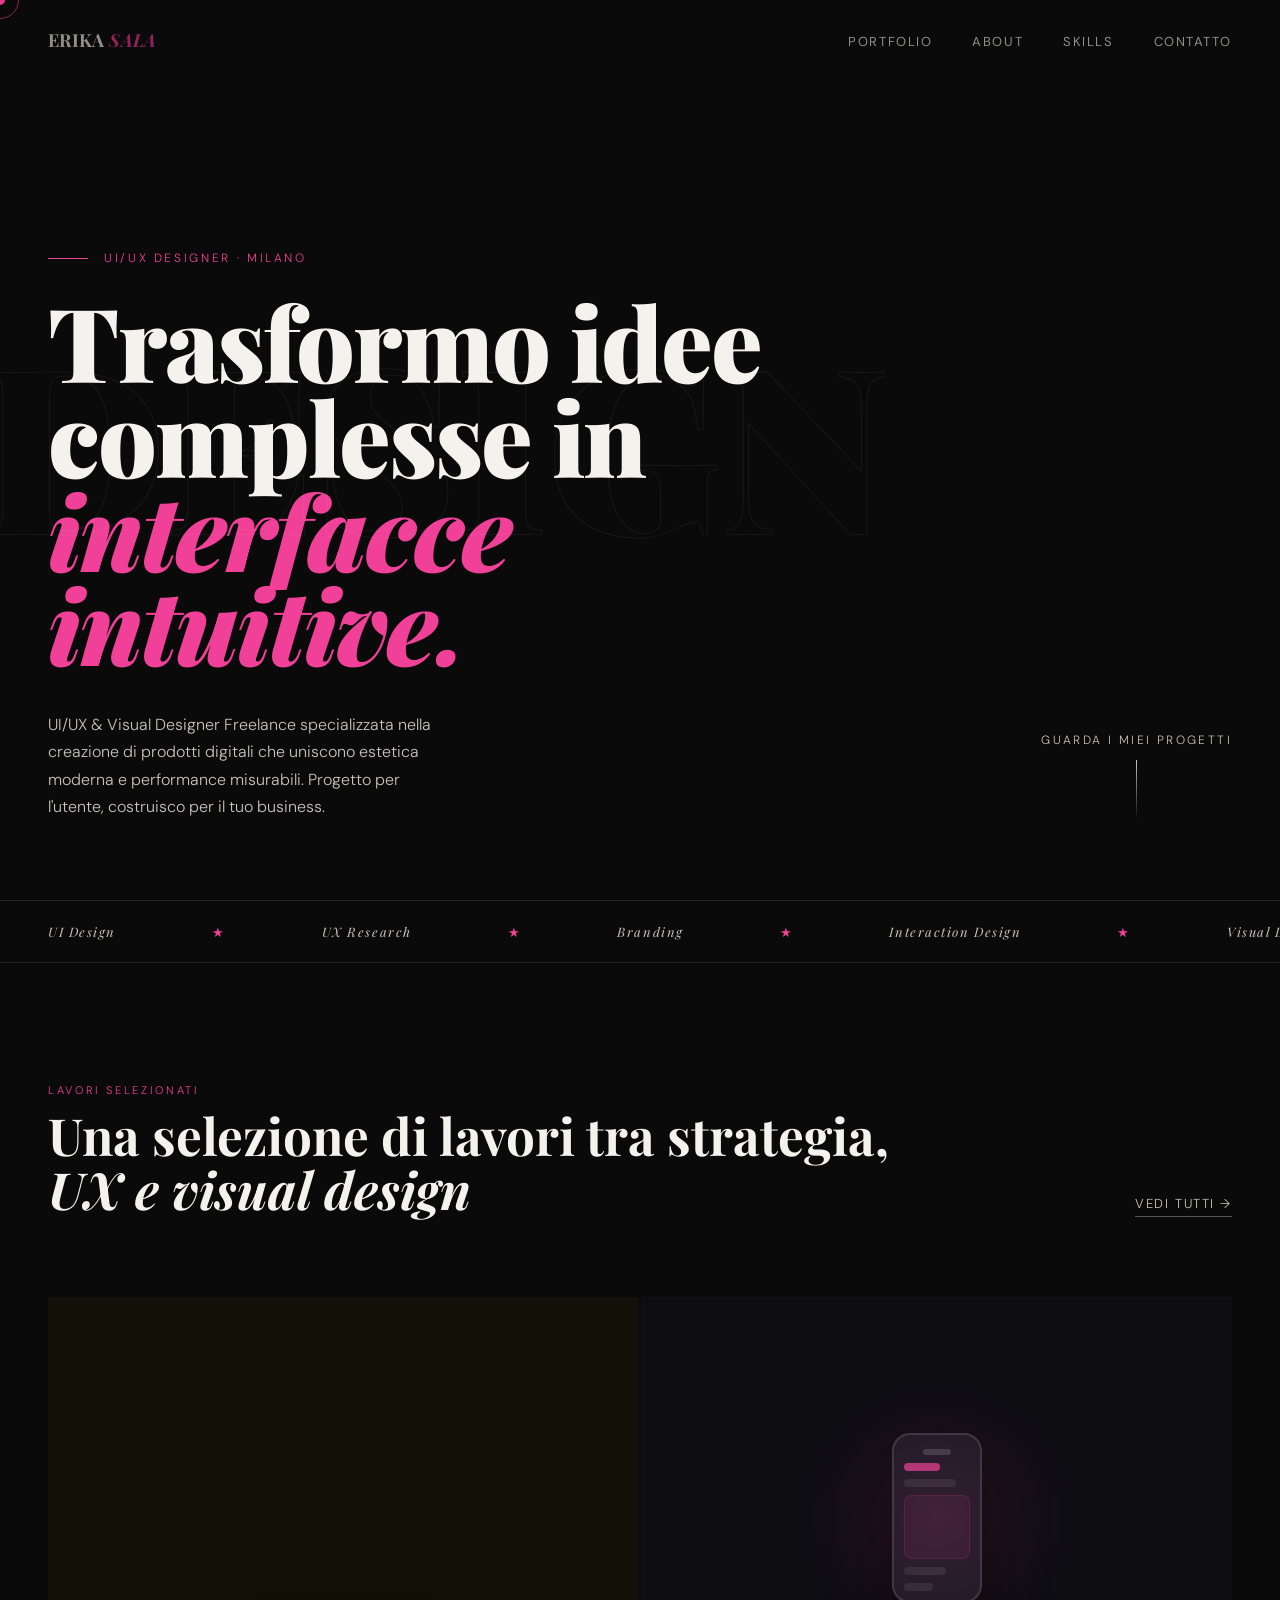
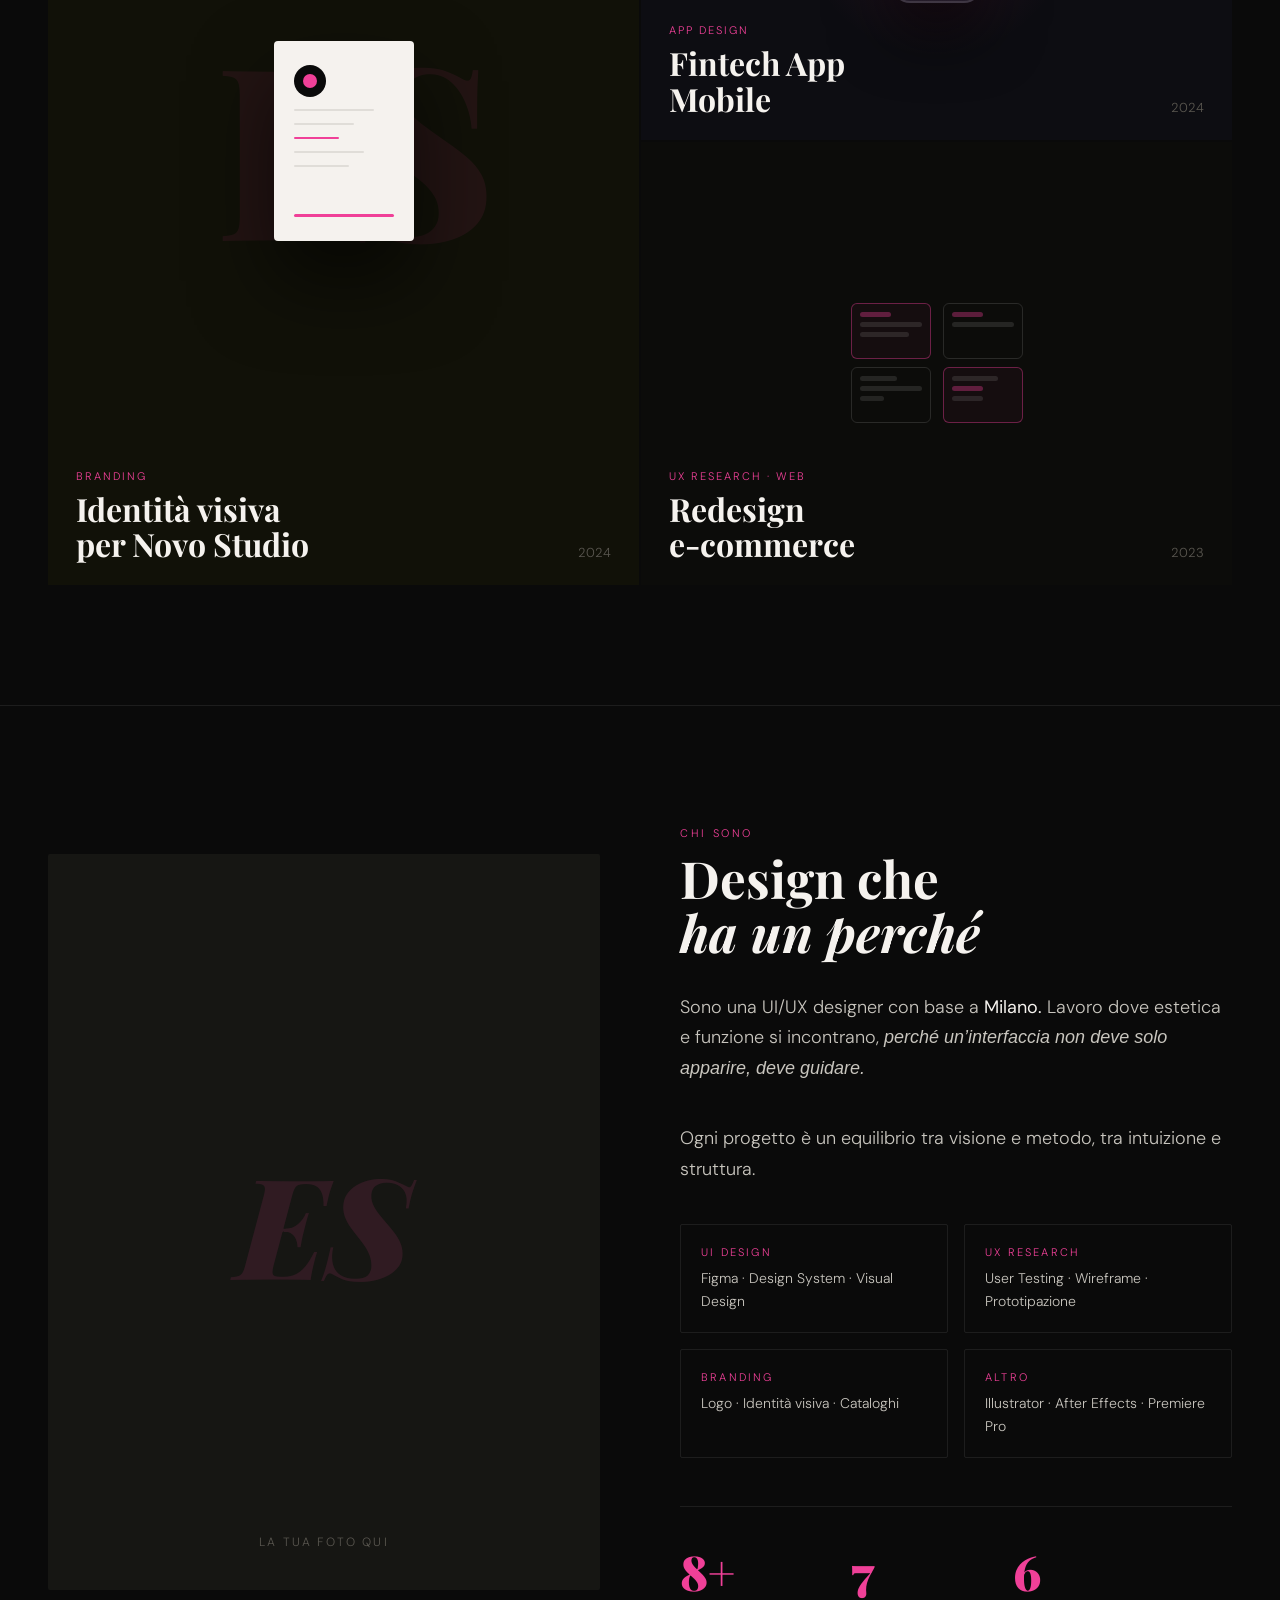
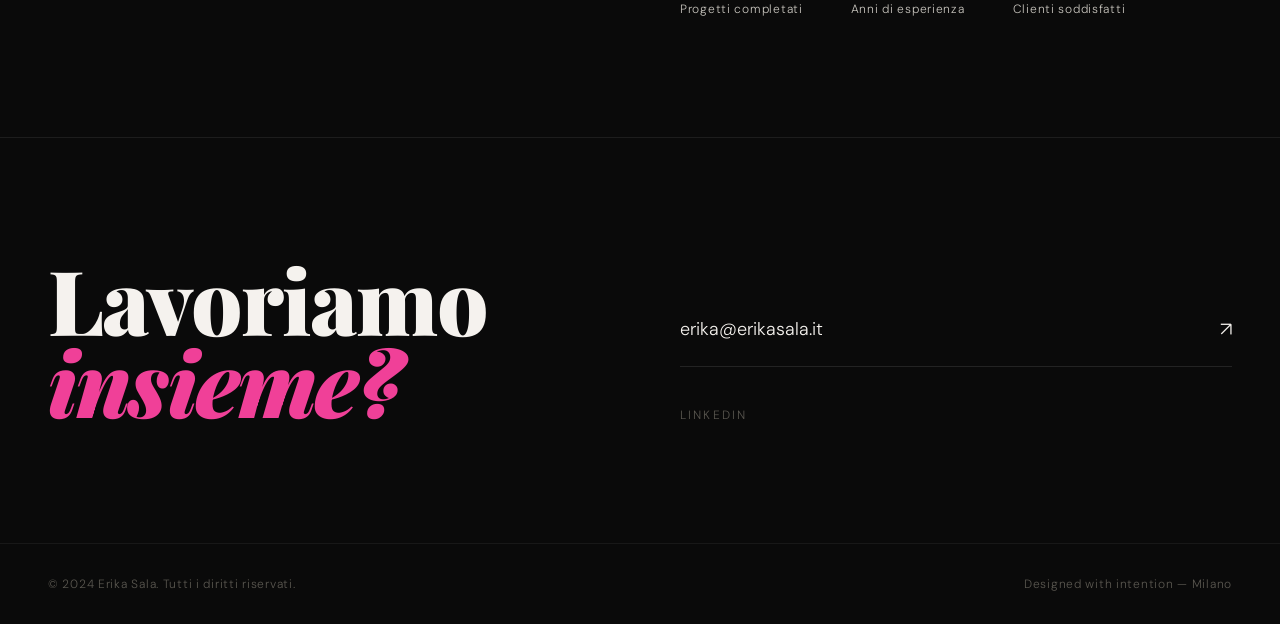
==== commit 0787d773: "Fixed index content text" ====
--- a/index.html
+++ b/index.html
@@ -64,7 +64,8 @@
   <div class="section-header fade-up">
     <div>
       <p class="section-label">Lavori selezionati</p>
-      <h2 class="section-title">I miei<br><em>progetti</em></h2>
+      <h2 class="section-title">Una selezione di lavori
+tra strategia,<br><em> UX e visual design</em></h2>
     </div>
     <a href="portfolio.html" class="see-all">Vedi tutti →</a>
   </div>
@@ -167,10 +168,10 @@
     </div>
     <div class="fade-up" style="transition-delay:0.25s">
       <p class="about-desc">
-        Sono una UI/UX designer con base a <strong>Milano</strong>, con una passione per il design che risolve problemi reali. Lavoro alla <strong>frontiera tra forma ed esperienza</strong> — perché un'interfaccia bella ma confusa non serve a nessuno.
+        Sono una UI/UX designer con base a <strong>Milano.</strong> Lavoro dove estetica e funzione si incontrano, <em>perché un’interfaccia non deve solo apparire, deve guidare.</em>
       </p>
       <p class="about-desc">
-        Ho collaborato con startup, agenzie e brand internazionali, costruendo prodotti digitali da zero e riprogettando esperienze esistenti.
+        Ogni progetto è un equilibrio tra visione e metodo, tra intuizione e struttura.
       </p>
     </div>
     <div class="skills-grid fade-up" style="transition-delay:0.35s">
@@ -184,24 +185,24 @@
       </div>
       <div class="skill-item">
         <p class="skill-name">Branding</p>
-        <p class="skill-tools">Logo · Identità visiva · Brand book</p>
+        <p class="skill-tools">Logo · Identità visiva · Cataloghi</p>
       </div>
       <div class="skill-item">
         <p class="skill-name">Altro</p>
-        <p class="skill-tools">Illustrator · After Effects · Notion</p>
+        <p class="skill-tools">Illustrator · After Effects · Premiere Pro</p>
       </div>
     </div>
     <div class="stats-row fade-up" style="transition-delay:0.45s">
       <div>
-        <p class="stat-num">12+</p>
+        <p class="stat-num">8+</p>
         <p class="stat-label">Progetti completati</p>
       </div>
       <div>
-        <p class="stat-num">5</p>
+        <p class="stat-num">7</p>
         <p class="stat-label">Anni di esperienza</p>
       </div>
       <div>
-        <p class="stat-num">8</p>
+        <p class="stat-num">6</p>
         <p class="stat-label">Clienti soddisfatti</p>
       </div>
     </div>
@@ -216,20 +217,11 @@
     </h2>
   </div>
   <div class="fade-up" style="transition-delay:0.2s">
-    <a href="mailto:erika@erikasala.it" class="contact-link">
+    <a href="mailto:erikasala.design@gmail.com" class="contact-link">
       erika@erikasala.it <span class="arr">↗</span>
     </a>
-    <a href="tel:+39000000000" class="contact-link">
-      +39 000 000 0000 <span class="arr">↗</span>
-    </a>
-    <a href="#" class="contact-link">
-      Curriculum Vitae <span class="arr">↗</span>
-    </a>
     <div class="contact-social">
-      <a href="#" class="social-link">LinkedIn</a>
-      <a href="#" class="social-link">Behance</a>
-      <a href="#" class="social-link">Dribbble</a>
-      <a href="#" class="social-link">Instagram</a>
+      <a href="https://www.linkedin.com/in/erika-sala-443645163/" class="social-link">LinkedIn</a>
     </div>
   </div>
 </section>
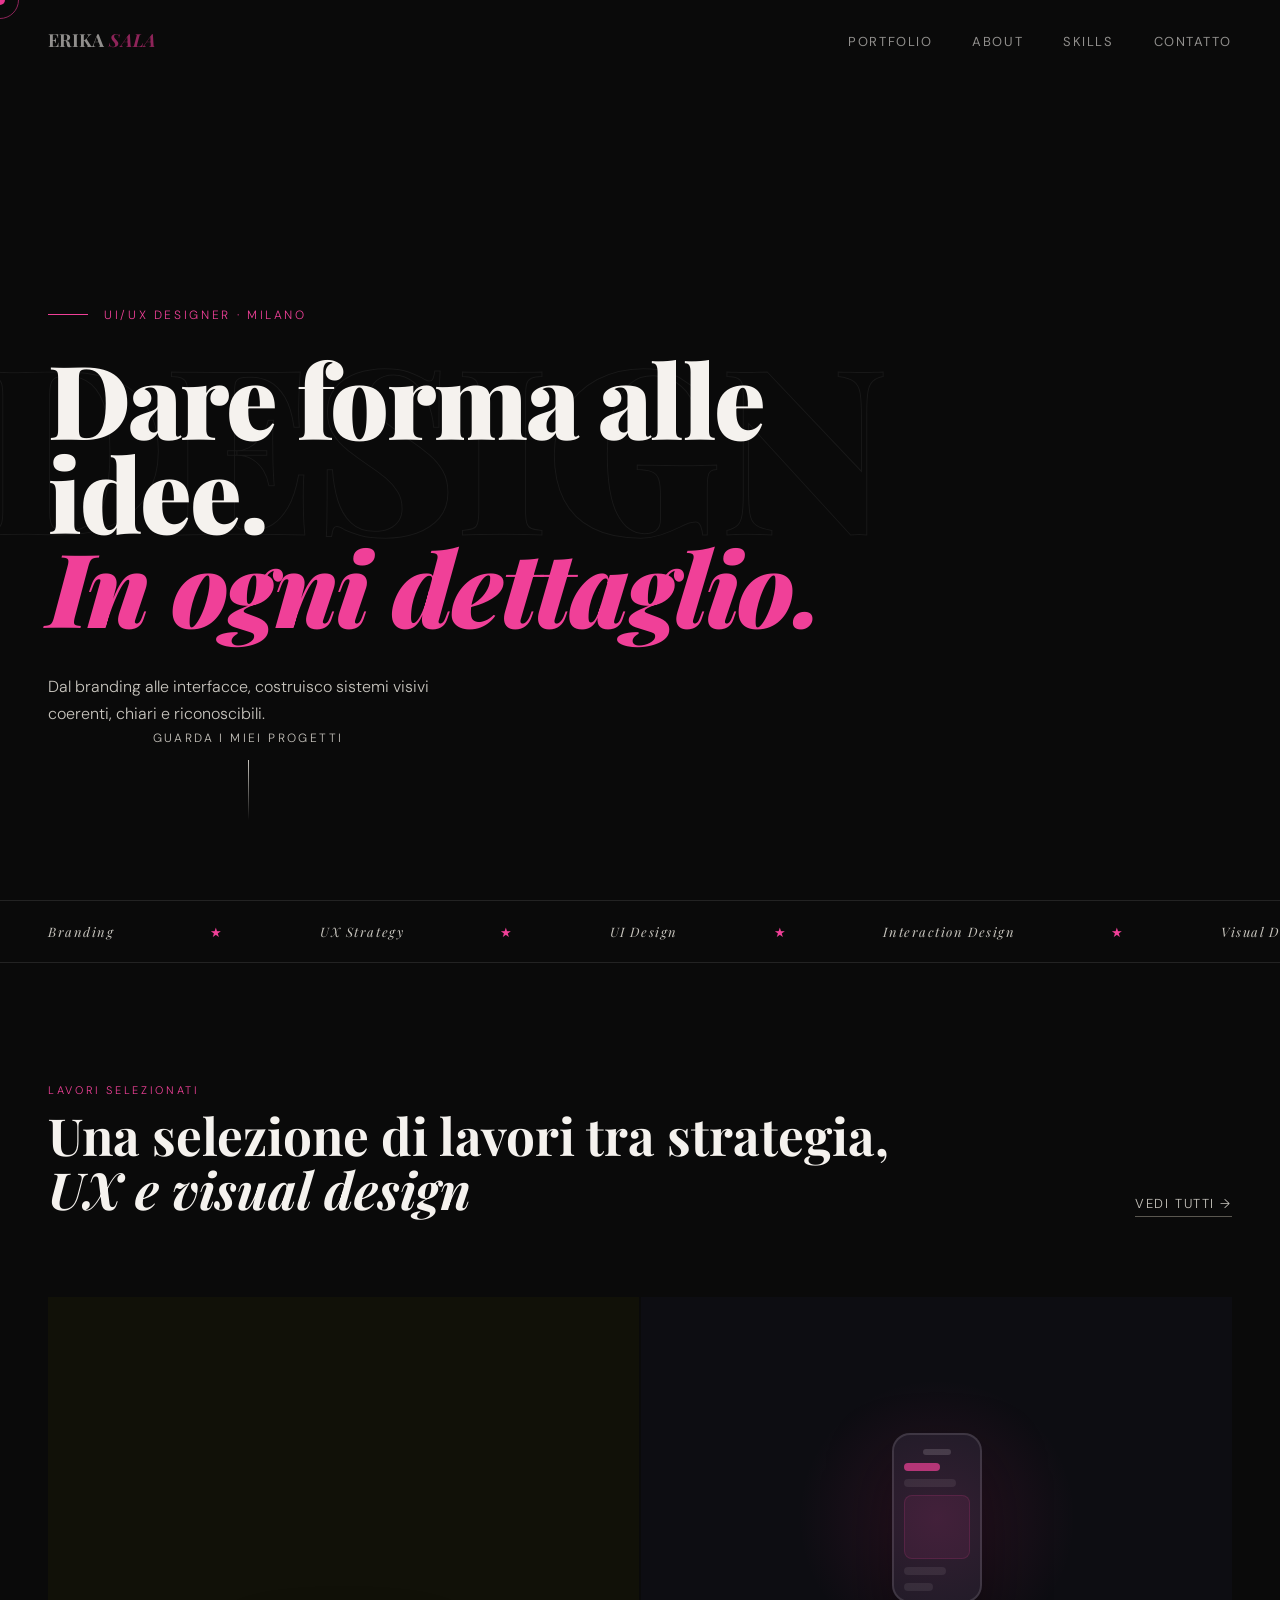
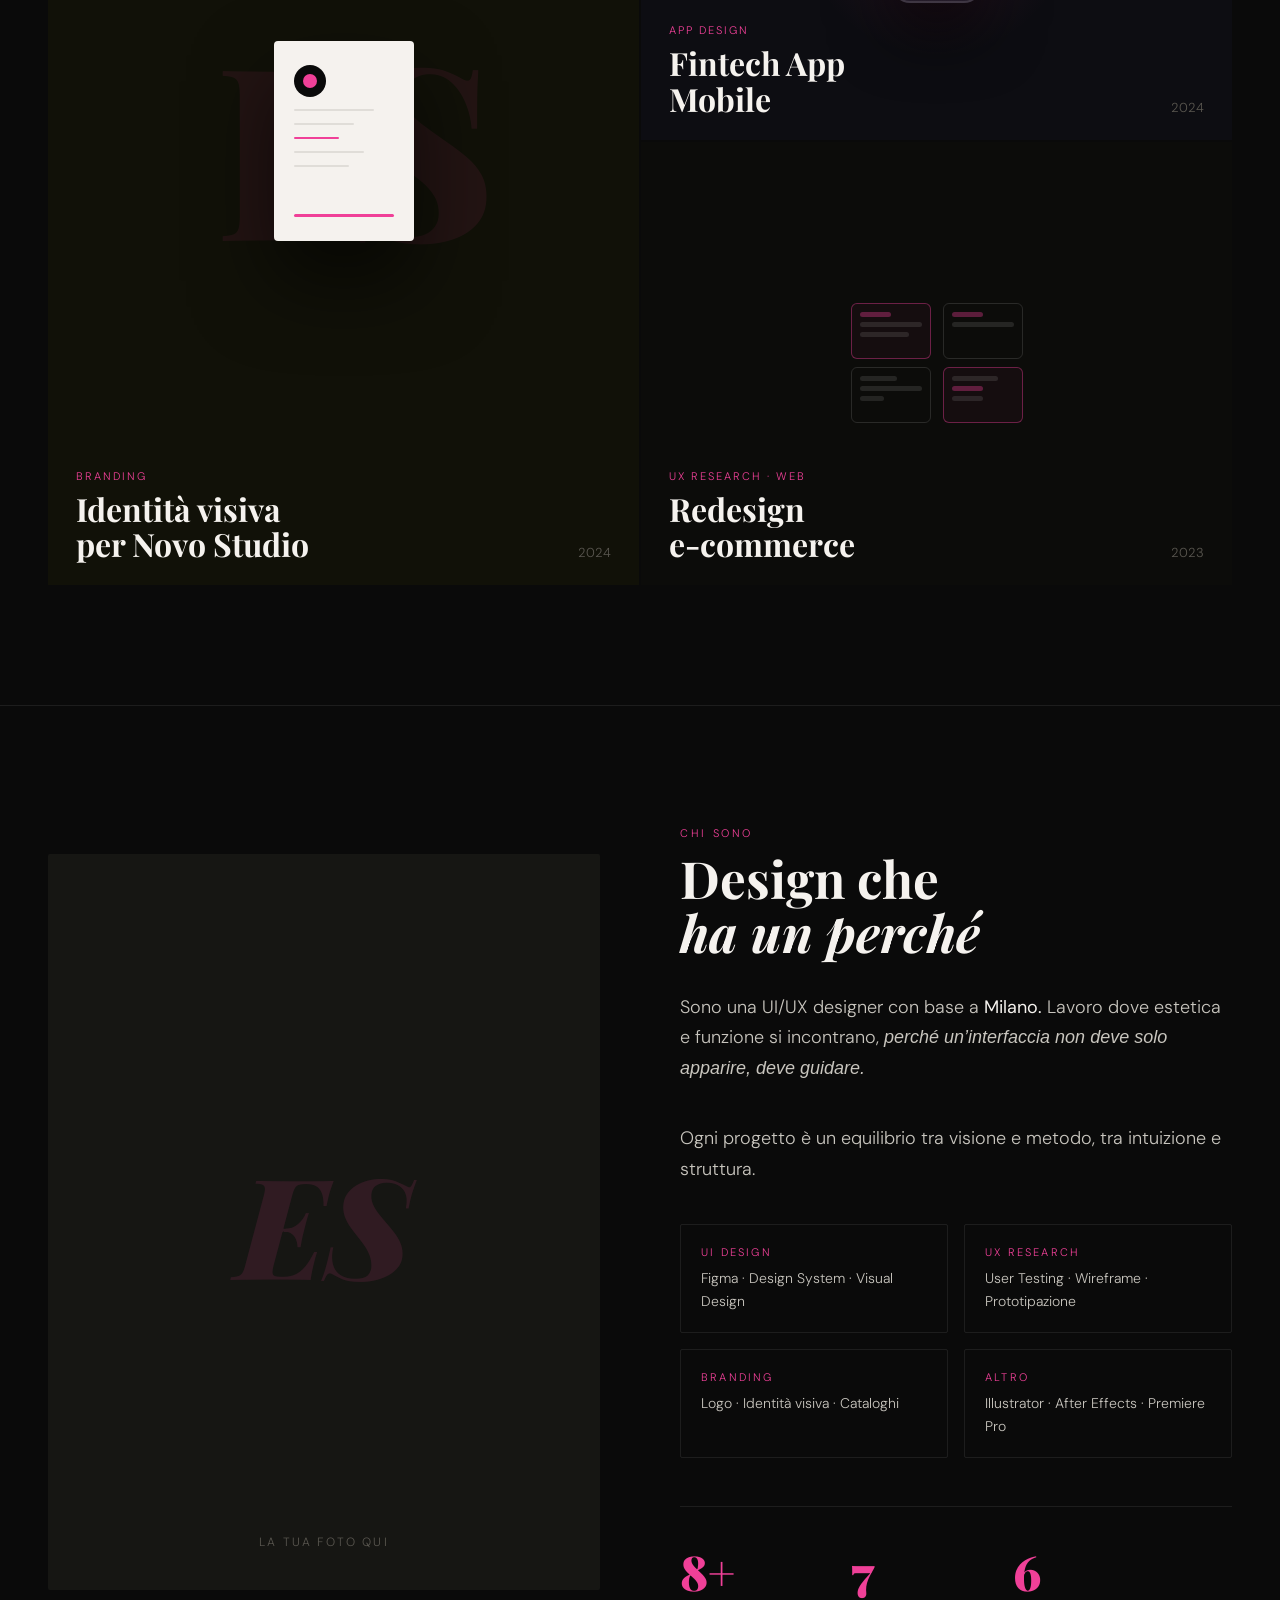
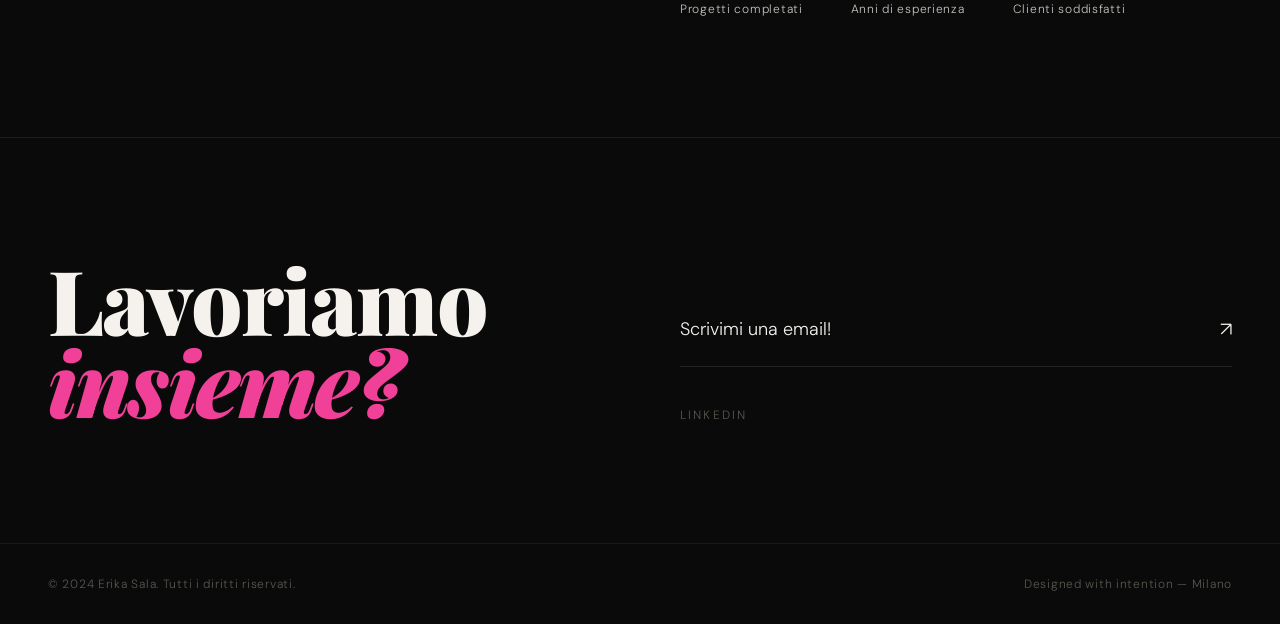
==== commit 5e7c1a8b: "Index text upload" ====
--- a/index.html
+++ b/index.html
@@ -28,11 +28,11 @@
   <div class="hero-bg-text" aria-hidden="true">DESIGN</div>
   <div class="hero-eyebrow">UI/UX Designer · Milano</div>
   <h1 class="hero-headline">
-    Trasformo idee complesse in<br><em>interfacce intuitive.</em>
+    Dare forma alle idee.<br><em>In ogni dettaglio.</em>
   </h1>
   <div class="hero-sub">
     <p class="hero-desc">
-UI/UX & Visual Designer Freelance specializzata nella creazione di prodotti digitali che uniscono estetica moderna e performance misurabili. Progetto per l'utente, costruisco per il tuo business.    </p>
+Dal branding alle interfacce, costruisco sistemi visivi coerenti, chiari e riconoscibili.
     <a href="#progetti" class="hero-scroll">Guarda i miei progetti</a>
   </div>
 </section>
@@ -40,9 +40,10 @@
 <!-- MARQUEE -->
 <div class="marquee-wrap" aria-hidden="true">
   <div class="marquee-track">
+
+    <span>Branding</span><span class="accent">★</span>
+    <span>UX Strategy</span><span class="accent">★</span>
     <span>UI Design</span><span class="accent">★</span>
-    <span>UX Research</span><span class="accent">★</span>
-    <span>Branding</span><span class="accent">★</span>
     <span>Interaction Design</span><span class="accent">★</span>
     <span>Visual Design</span><span class="accent">★</span>
     <span>Design System</span><span class="accent">★</span>
@@ -50,7 +51,6 @@
     <span>Prototipazione</span><span class="accent">★</span>
     <span>UI Design</span><span class="accent">★</span>
     <span>UX Research</span><span class="accent">★</span>
-    <span>Branding</span><span class="accent">★</span>
     <span>Interaction Design</span><span class="accent">★</span>
     <span>Visual Design</span><span class="accent">★</span>
     <span>Design System</span><span class="accent">★</span>
@@ -218,7 +218,7 @@
   </div>
   <div class="fade-up" style="transition-delay:0.2s">
     <a href="mailto:erikasala.design@gmail.com" class="contact-link">
-      erika@erikasala.it <span class="arr">↗</span>
+      Scrivimi una email! <span class="arr">↗</span>
     </a>
     <div class="contact-social">
       <a href="https://www.linkedin.com/in/erika-sala-443645163/" class="social-link">LinkedIn</a>
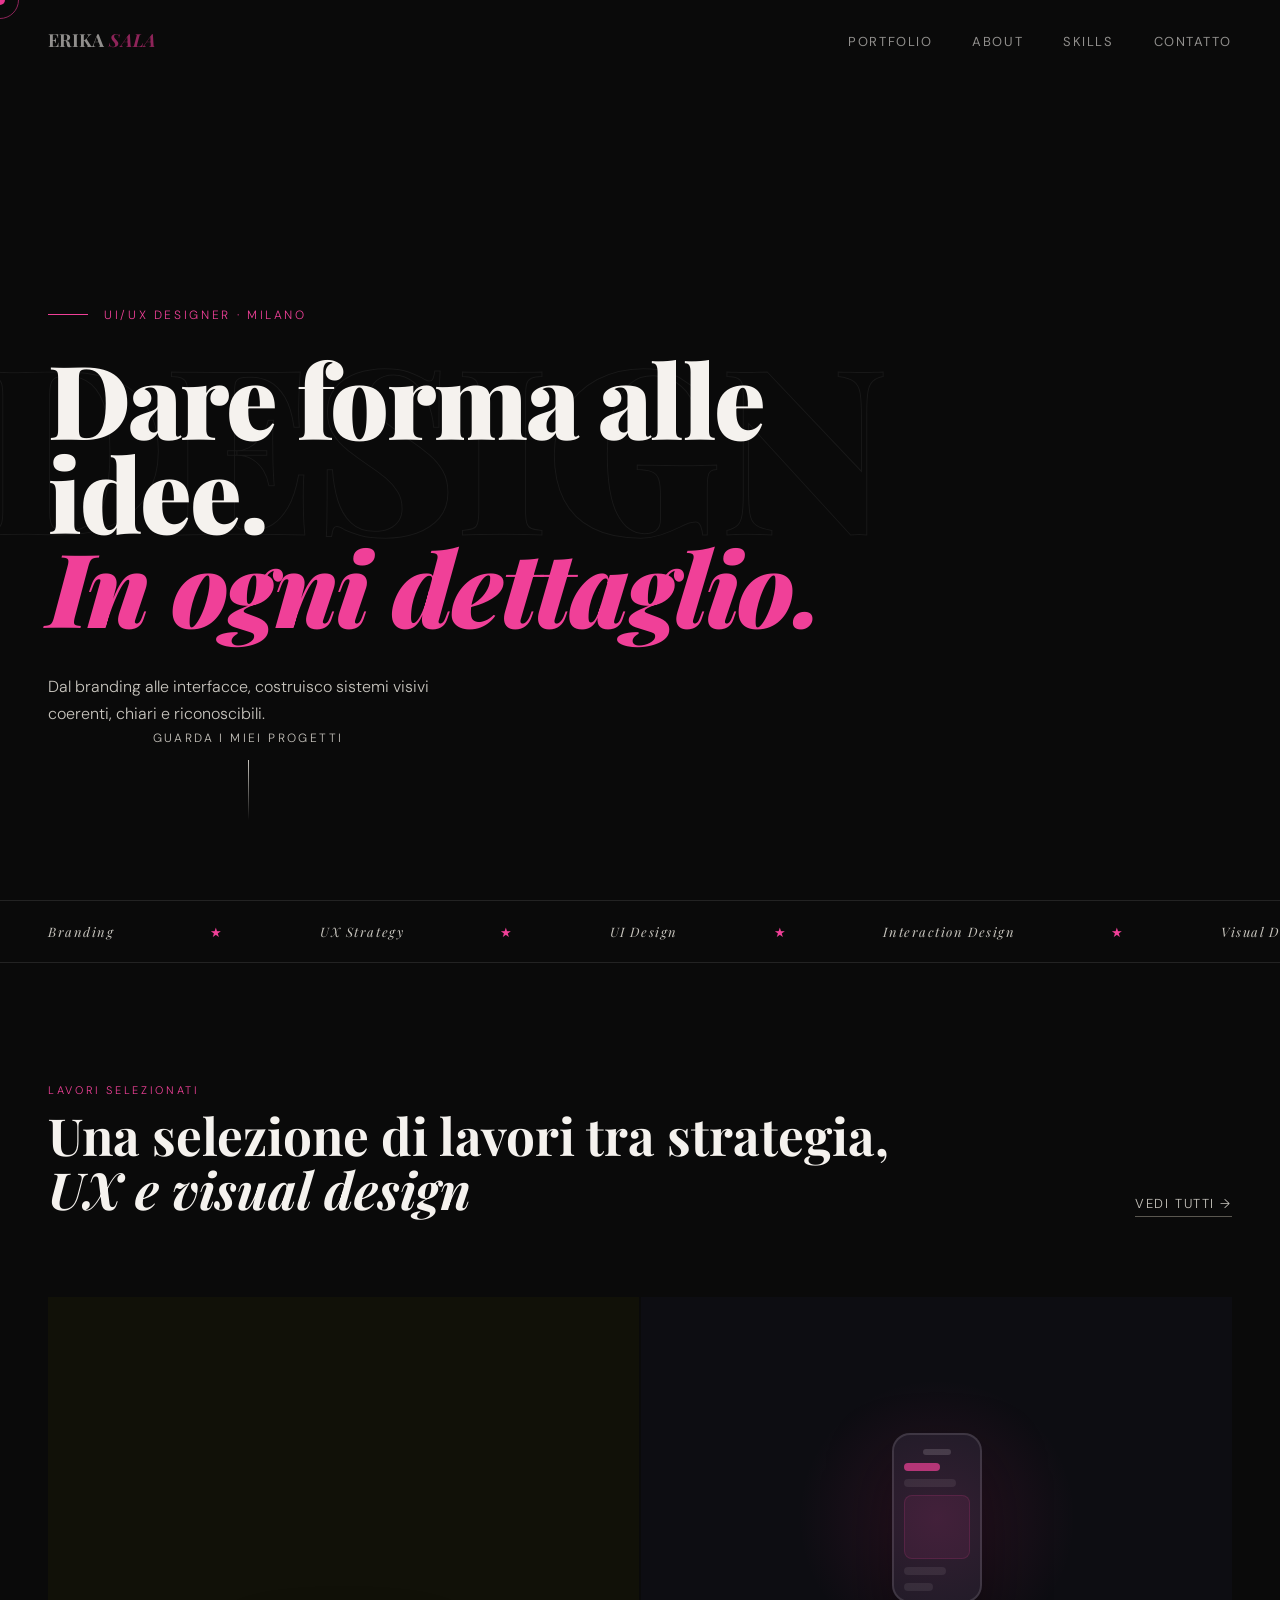
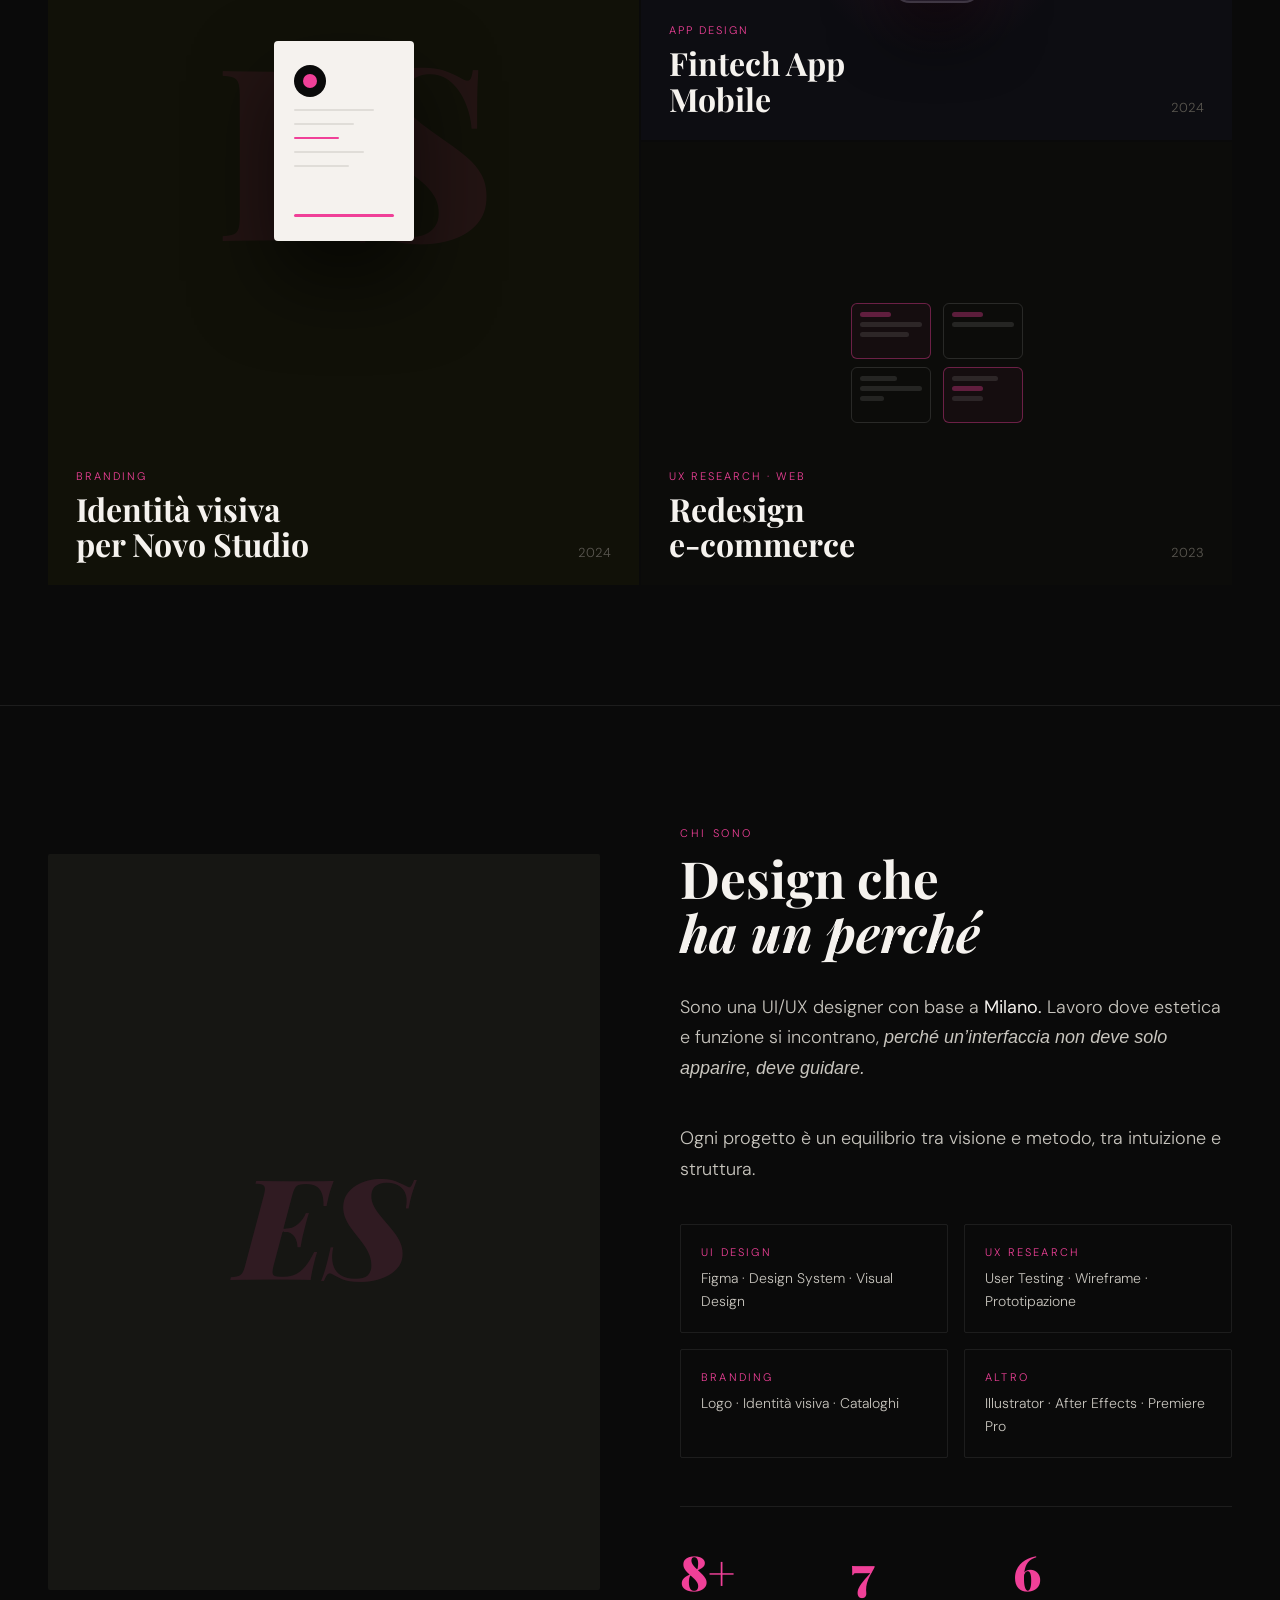
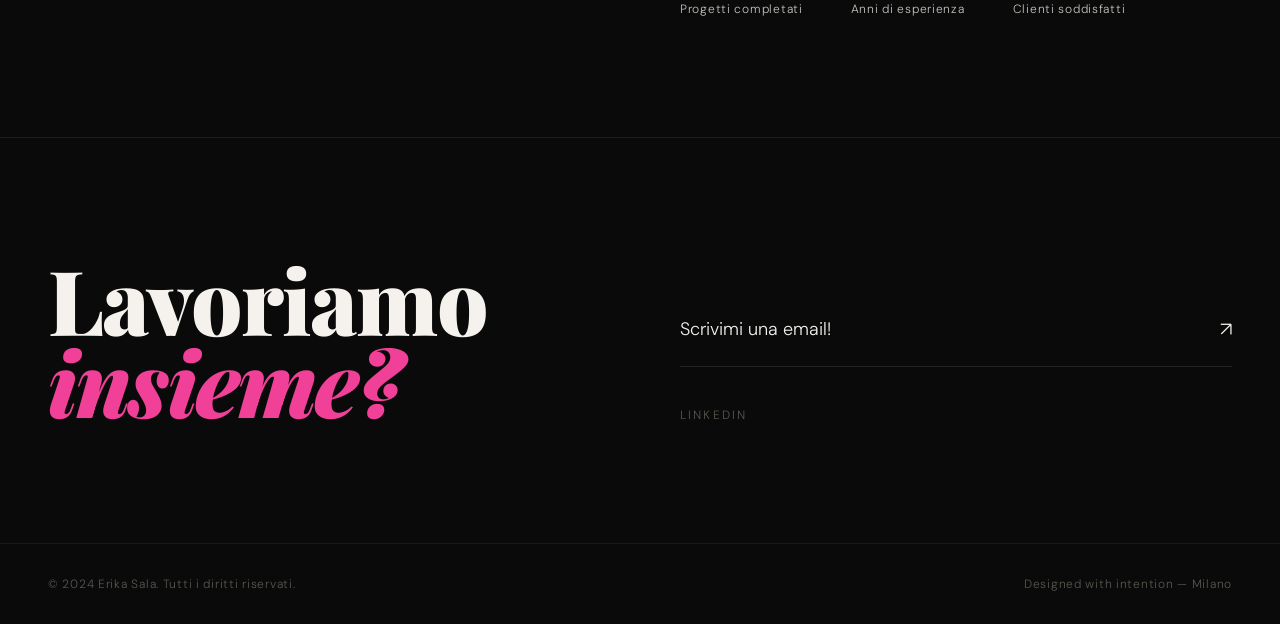
==== commit 8830e29c: "Insert image about index" ====
--- a/index.html
+++ b/index.html
@@ -158,7 +158,7 @@
   <div class="about-left fade-up">
     <div class="about-portrait">
       <div class="portrait-fill" aria-hidden="true">ES</div>
-      <p class="portrait-placeholder">La tua foto qui</p>
+      <img src="/workspaces/Portfolio/images/PXL_20250813_092358383.jpg" alt="">
     </div>
   </div>
   <div class="about-right">
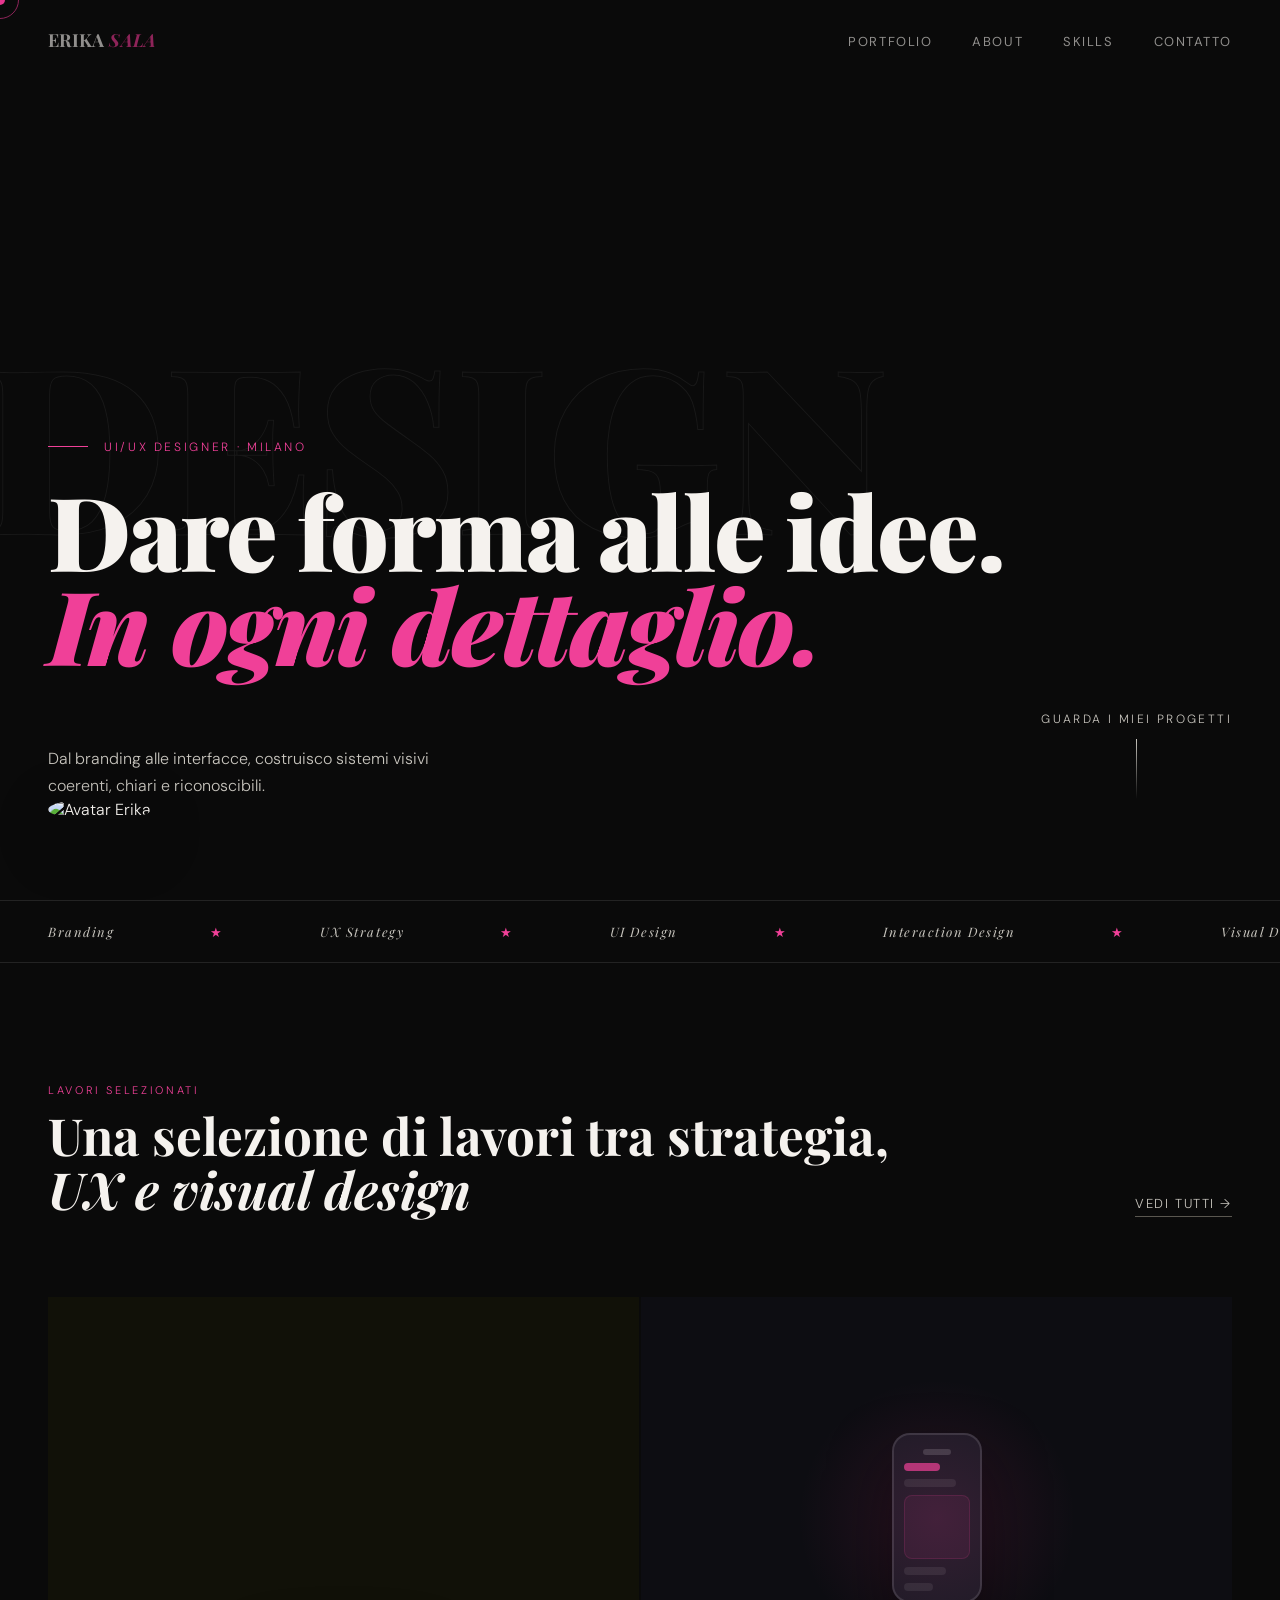
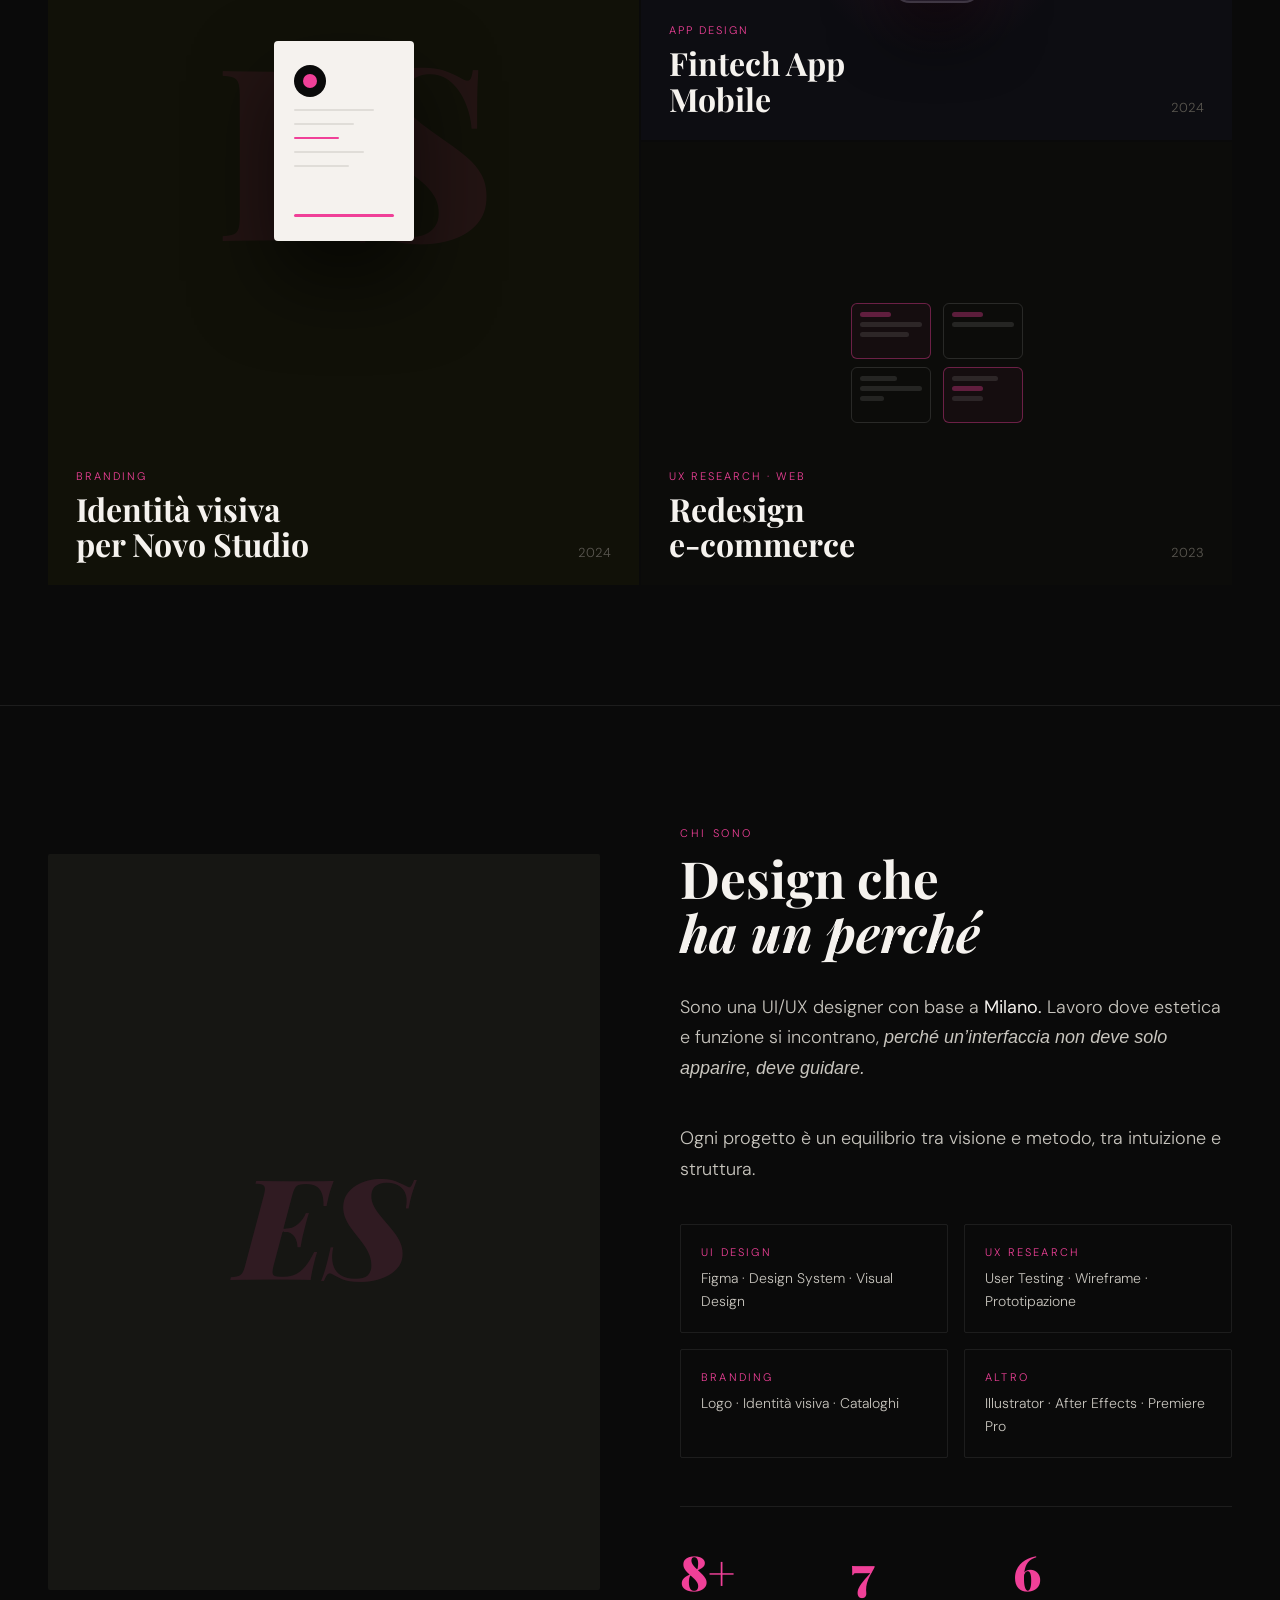
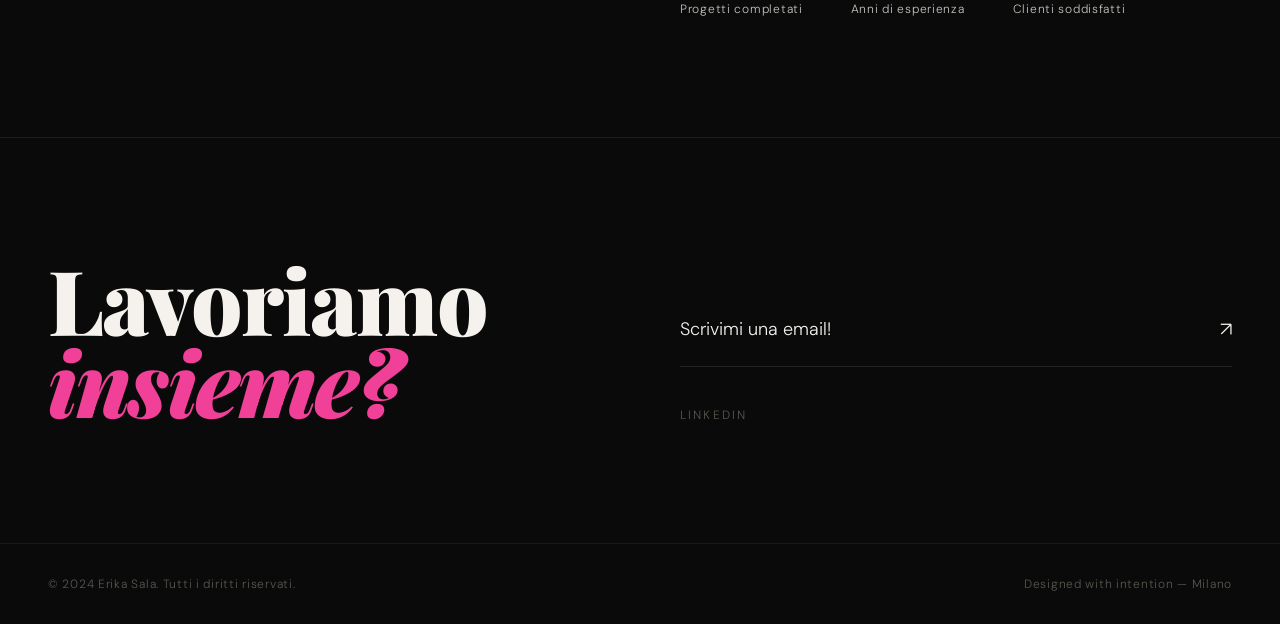
==== commit 9cf4a1d1: "hero CSS fixed" ====
--- a/index.html
+++ b/index.html
@@ -26,14 +26,27 @@
 <!-- HERO -->
 <section class="hero">
   <div class="hero-bg-text" aria-hidden="true">DESIGN</div>
-  <div class="hero-eyebrow">UI/UX Designer · Milano</div>
-  <h1 class="hero-headline">
-    Dare forma alle idee.<br><em>In ogni dettaglio.</em>
-  </h1>
-  <div class="hero-sub">
-    <p class="hero-desc">
-Dal branding alle interfacce, costruisco sistemi visivi coerenti, chiari e riconoscibili.
-    <a href="#progetti" class="hero-scroll">Guarda i miei progetti</a>
+
+  <div class="hero-content">
+    <div class="hero-text">
+      <div class="hero-eyebrow">UI/UX Designer · Milano</div>
+
+      <h1 class="hero-headline">
+        Dare forma alle idee.<br><em>In ogni dettaglio.</em>
+      </h1>
+
+      <div class="hero-sub">
+        <p class="hero-desc">
+          Dal branding alle interfacce, costruisco sistemi visivi coerenti, chiari e riconoscibili.
+        </p>
+        <a href="#progetti" class="hero-scroll">Guarda i miei progetti</a>
+      </div>
+    </div>
+
+    <!-- AVATAR -->
+    <div class="hero-avatar">
+      <img src="avatar.png" alt="Avatar Erika">
+    </div>
   </div>
 </section>
 
--- a/style.css
+++ b/style.css
@@ -232,99 +232,187 @@
    HOME — index.html
    ============================================================ */
 
-/* Hero */
+/* HERO */
 .hero {
-  min-height:      100vh;
-  display:         flex;
-  flex-direction:  column;
+  min-height: 100vh;
+  display: flex;
+  flex-direction: column;
   justify-content: flex-end;
-  padding:         0 48px 80px;
-  position:        relative;
-  overflow:        hidden;
-}
-
+  padding: 0 48px 80px;
+  position: relative;
+  overflow: hidden;
+}
+
+/* background text */
 .hero-bg-text {
-  position:    absolute;
-  top:         50%;
-  left:        -20px;
-  transform:   translateY(-55%);
+  position: absolute;
+  top: 50%;
+  left: -20px;
+  transform: translateY(-55%);
   font-family: var(--font-display);
-  font-size:   clamp(120px, 18vw, 260px);
+  font-size: clamp(120px, 18vw, 260px);
   font-weight: 900;
-  color:       transparent;
+  color: transparent;
   -webkit-text-stroke: 1px rgba(255,255,255,0.06);
   line-height: 0.85;
   user-select: none;
   white-space: nowrap;
 }
 
+/* layout principale */
+.hero-inner {
+  display: flex;
+  justify-content: space-between;
+  align-items: flex-end;
+  gap: 40px;
+}
+
+/* colonna sinistra */
+.hero-main {
+  max-width: 900px;
+}
+
+/* eyebrow */
 .hero-eyebrow {
-  font-size:      12px;
+  font-size: 12px;
   letter-spacing: 0.22em;
   text-transform: uppercase;
-  color:          var(--pink);
-  margin-bottom:  28px;
-  display:        flex;
-  align-items:    center;
-  gap:            16px;
-}
+  color: var(--pink);
+  margin-bottom: 28px;
+  display: flex;
+  align-items: center;
+  gap: 16px;
+}
+
 .hero-eyebrow::before {
-  content:    '';
-  display:    block;
-  width:      40px;
-  height:     1px;
+  content: '';
+  display: block;
+  width: 40px;
+  height: 1px;
   background: var(--pink);
 }
 
+/* headline */
 .hero-headline {
-  font-family:    var(--font-display);
-  font-size:      clamp(56px, 8vw, 110px);
-  font-weight:    900;
-  line-height:    0.92;
-  max-width:      900px;
+  font-family: var(--font-display);
+  font-size: clamp(56px, 8vw, 110px);
+  font-weight: 900;
+  line-height: 0.92;
   letter-spacing: -0.02em;
 }
-.hero-headline em { font-style: italic; color: var(--pink); }
-
+
+.hero-headline em {
+  font-style: italic;
+  color: var(--pink);
+}
+
+/* avatar */
+.hero-avatar {
+  flex-shrink: 0;
+}
+
+.hero-avatar img {
+  width: 260px;
+  height: auto;
+  border-radius: 50%;
+  animation: float 4s ease-in-out infinite;
+  box-shadow: 0 20px 60px rgba(0,0,0,0.4);
+}
+
+/* animazione floating */
+@keyframes float {
+  0% { transform: translateY(0px); }
+  50% { transform: translateY(-12px); }
+  100% { transform: translateY(0px); }
+}
+
+/* sezione sotto */
 .hero-sub {
-  margin-top:      40px;
-  display:         flex;
-  align-items:     flex-end;
-  justify-content: space-between;
-  gap:             40px;
-}
-
+  margin-top: 40px;
+  display: flex;
+  align-items: flex-end;
+  gap: 40px;
+  flex-wrap: wrap;
+}
+
+/* descrizione */
 .hero-desc {
-  font-size:   16px;
+  font-size: 16px;
   line-height: 1.7;
-  color:       var(--gray);
-  max-width:   400px;
-}
-
+  color: var(--gray);
+  max-width: 400px;
+}
+
+/* bottone */
 .hero-scroll {
-  font-size:       12px;
-  letter-spacing:  0.2em;
-  text-transform:  uppercase;
-  color:           var(--gray);
-  display:         flex;
-  flex-direction:  column;
-  align-items:     center;
-  gap:             12px;
+  font-size: 12px;
+  letter-spacing: 0.2em;
+  text-transform: uppercase;
+  color: var(--gray);
+  display: flex;
+  flex-direction: column;
+  align-items: center;
+  gap: 12px;
   text-decoration: none;
-  transition:      color 0.2s;
-  flex-shrink:     0;
-}
+  transition: color 0.2s;
+  margin-left: auto;
+}
+
+.hero-scroll:hover {
+  color: var(--pink);
+}
+
+/* linea animata */
 .hero-scroll::after {
-  content:    '';
-  display:    block;
-  width:      1px;
-  height:     60px;
+  content: '';
+  display: block;
+  width: 1px;
+  height: 60px;
   background: linear-gradient(to bottom, var(--gray), transparent);
-  animation:  scrollLine 2s ease-in-out infinite;
-}
+  animation: scrollLine 2s ease-in-out infinite;
+}
+
 @keyframes scrollLine {
   0%, 100% { opacity: 0.4; transform: scaleY(1); }
-  50%       { opacity: 1;   transform: scaleY(0.6); }
+  50% { opacity: 1; transform: scaleY(0.6); }
+}
+
+/* ===================== */
+/* 📱 RESPONSIVE */
+/* ===================== */
+
+@media (max-width: 900px) {
+  .hero {
+    padding: 0 24px 60px;
+  }
+
+  .hero-inner {
+    flex-direction: column;
+    align-items: flex-start;
+  }
+
+  .hero-avatar {
+    align-self: center;
+    margin-top: 40px;
+  }
+
+  .hero-avatar img {
+    width: 200px;
+  }
+
+  .hero-headline {
+    font-size: clamp(42px, 10vw, 72px);
+  }
+
+  .hero-sub {
+    flex-direction: column;
+    align-items: flex-start;
+  }
+
+  .hero-scroll {
+    margin-left: 0;
+    align-items: flex-start;
+  }
 }
 
 /* Marquee */
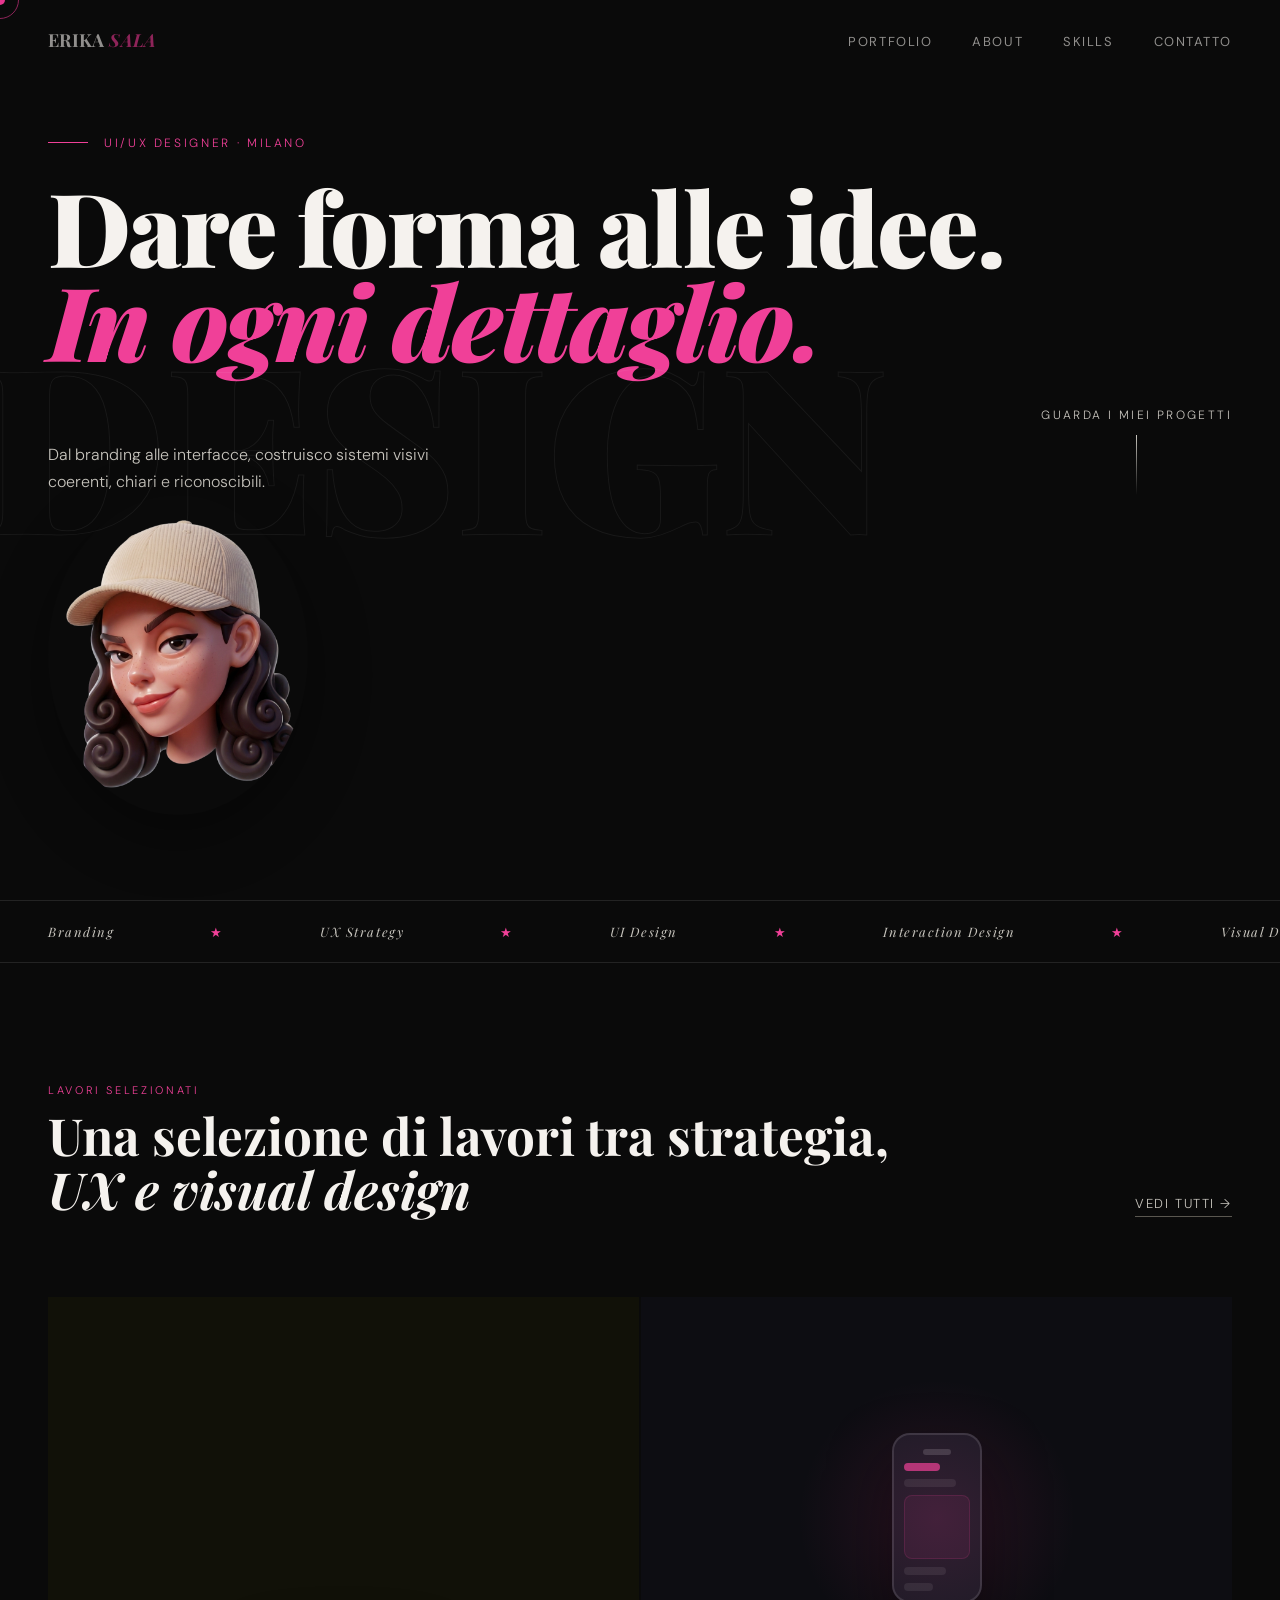
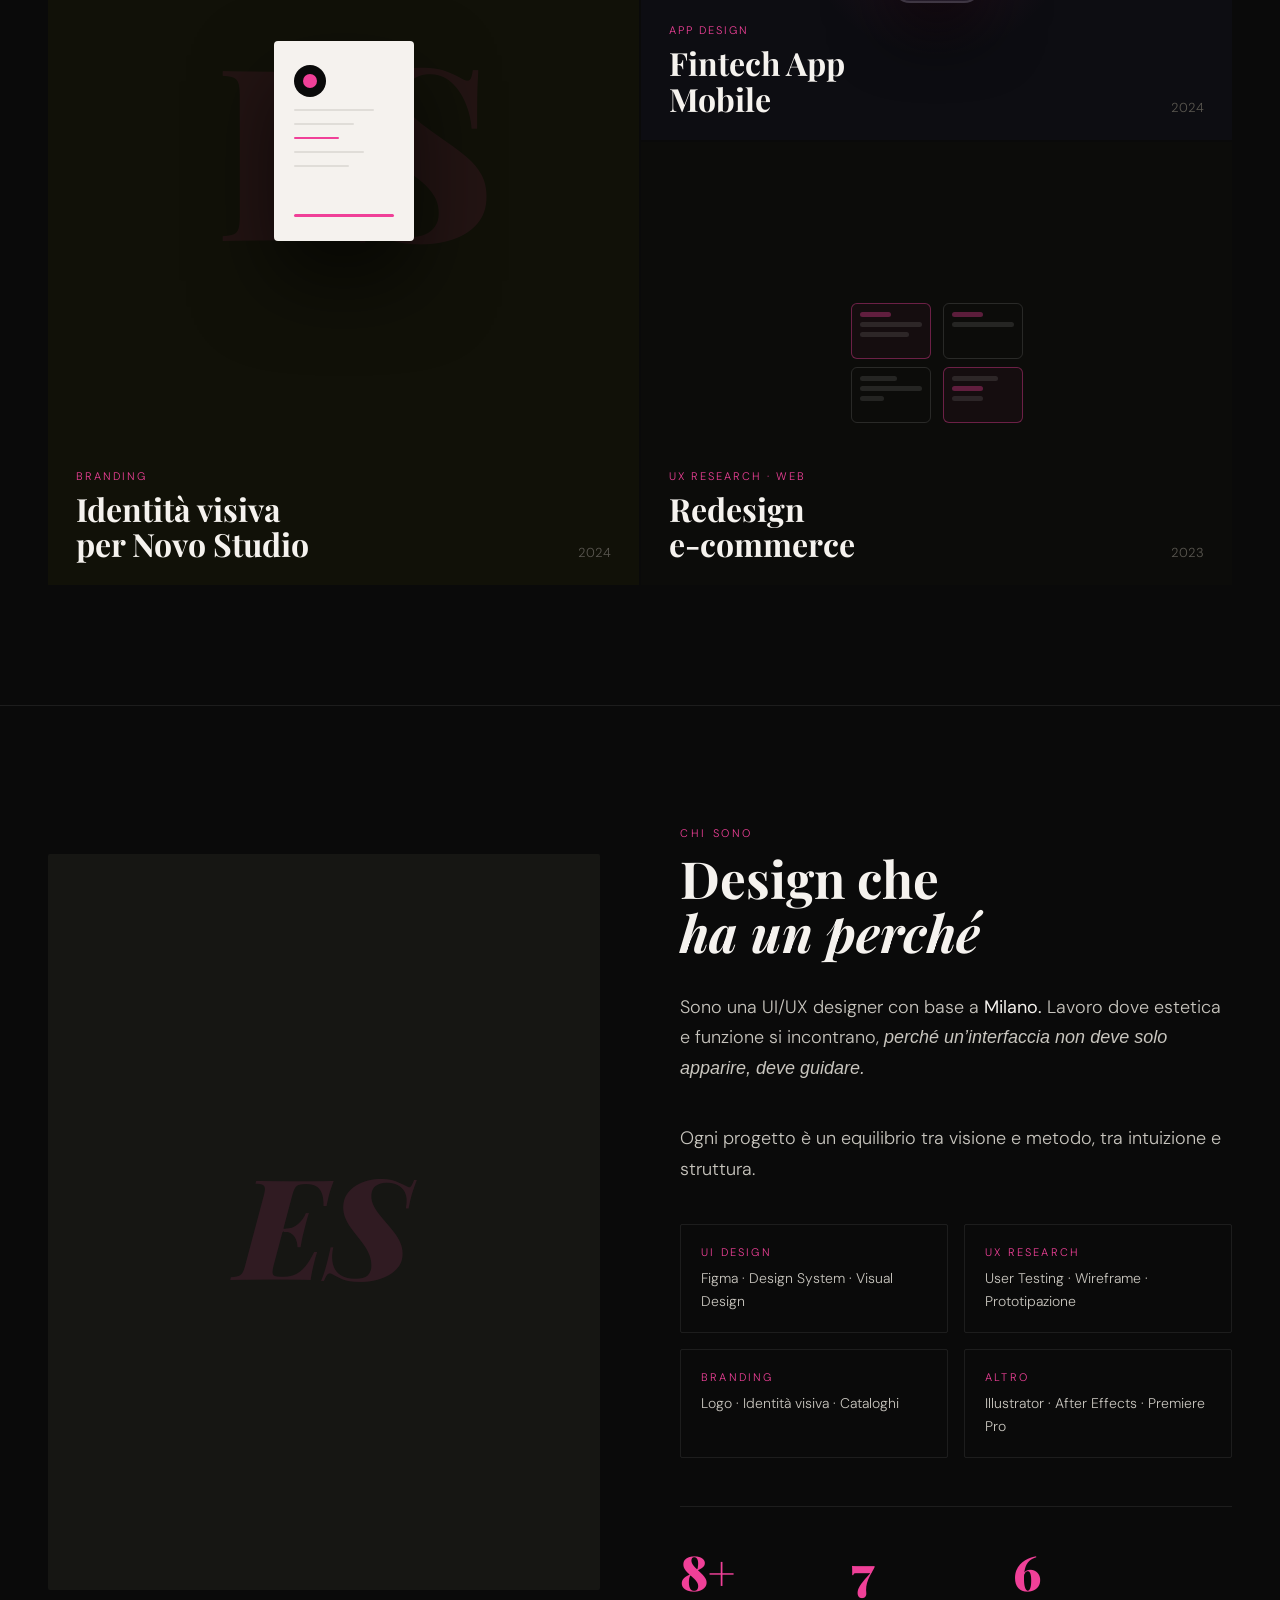
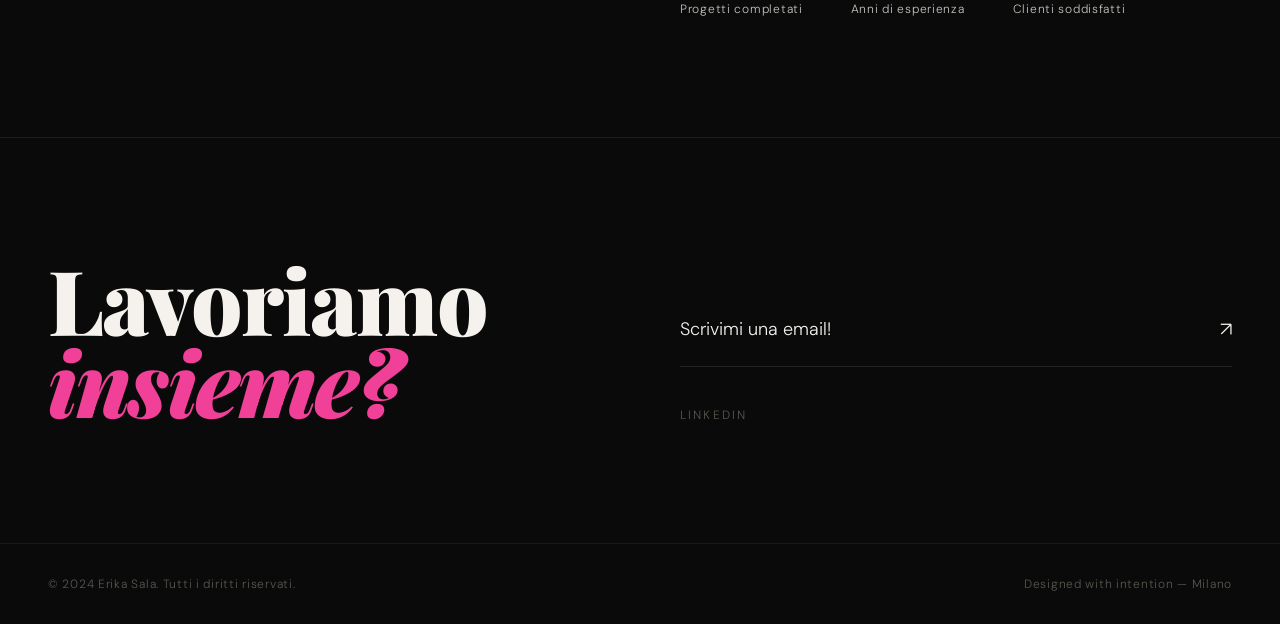
==== commit 65f5882a: "Image linked" ====
--- a/index.html
+++ b/index.html
@@ -45,7 +45,7 @@
 
     <!-- AVATAR -->
     <div class="hero-avatar">
-      <img src="avatar.png" alt="Avatar Erika">
+      <img src="images/avatar.png" alt="Avatar Erika"> 
     </div>
   </div>
 </section>
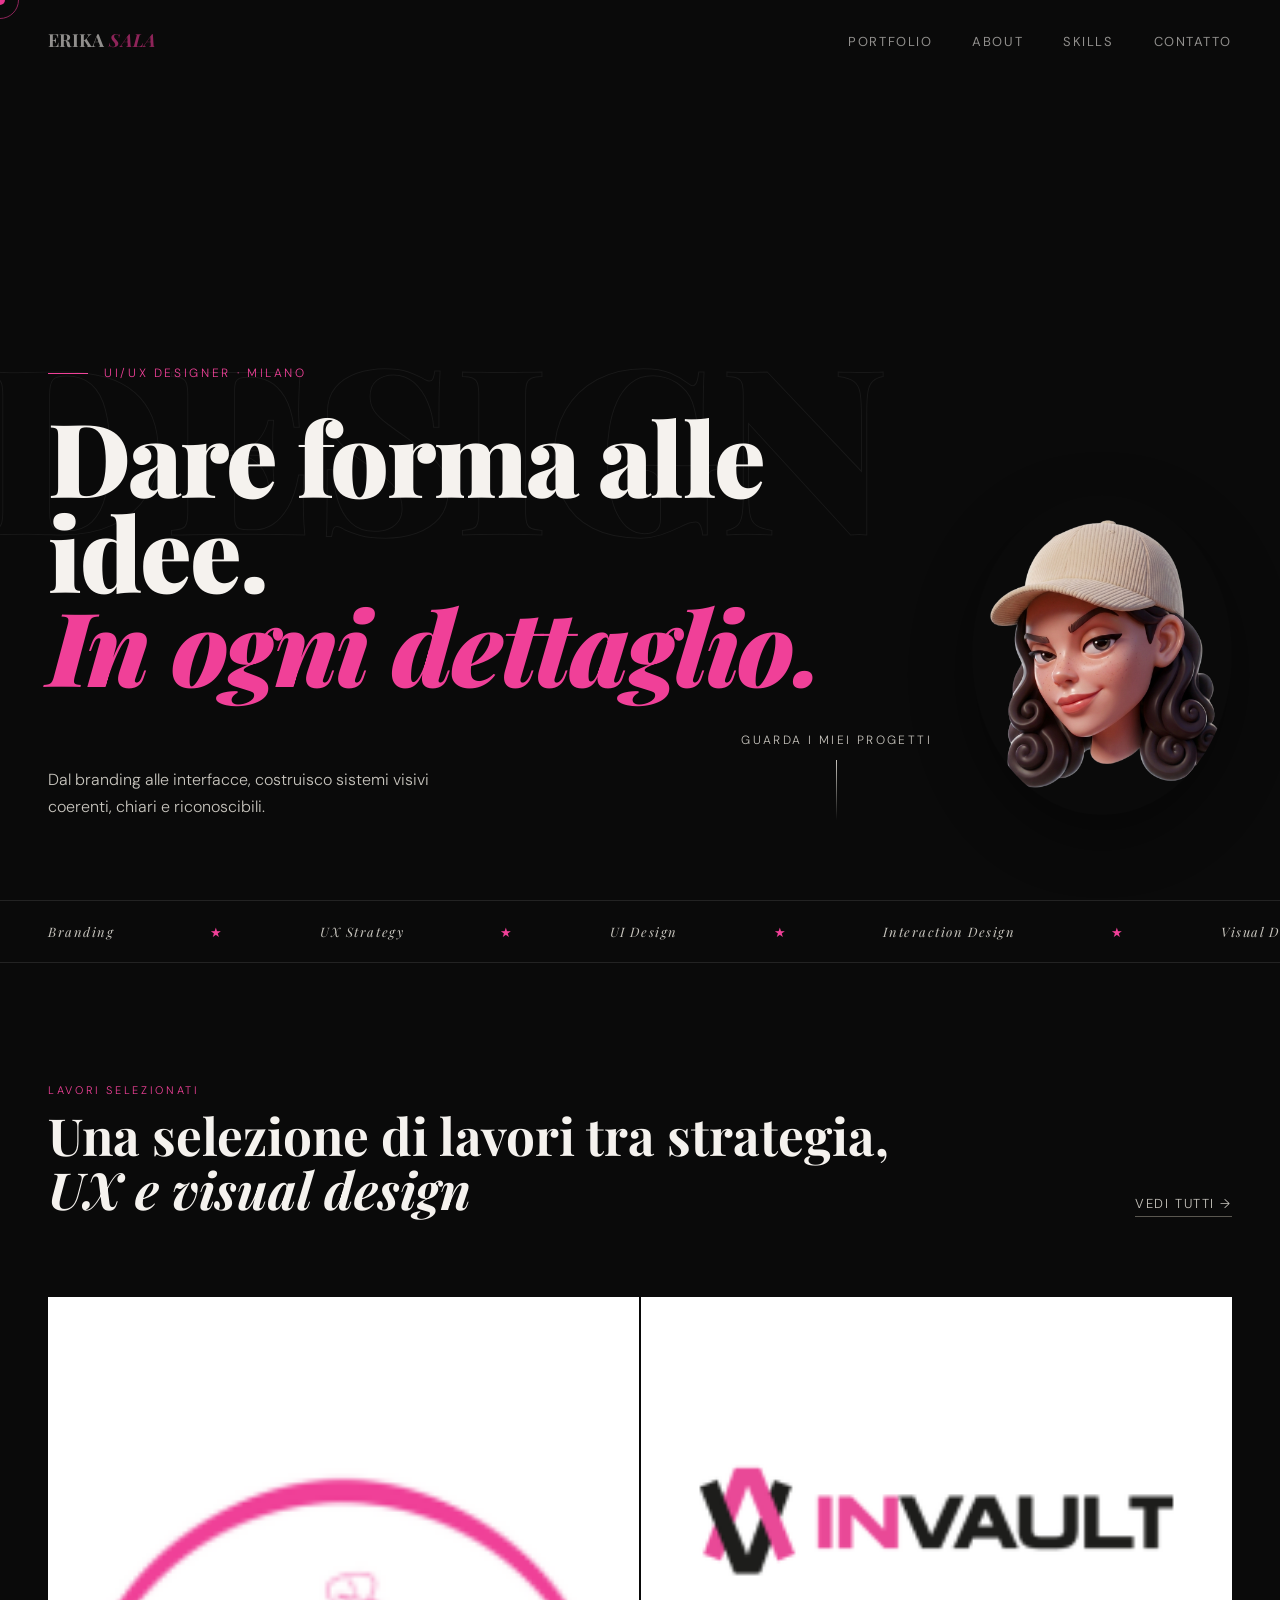
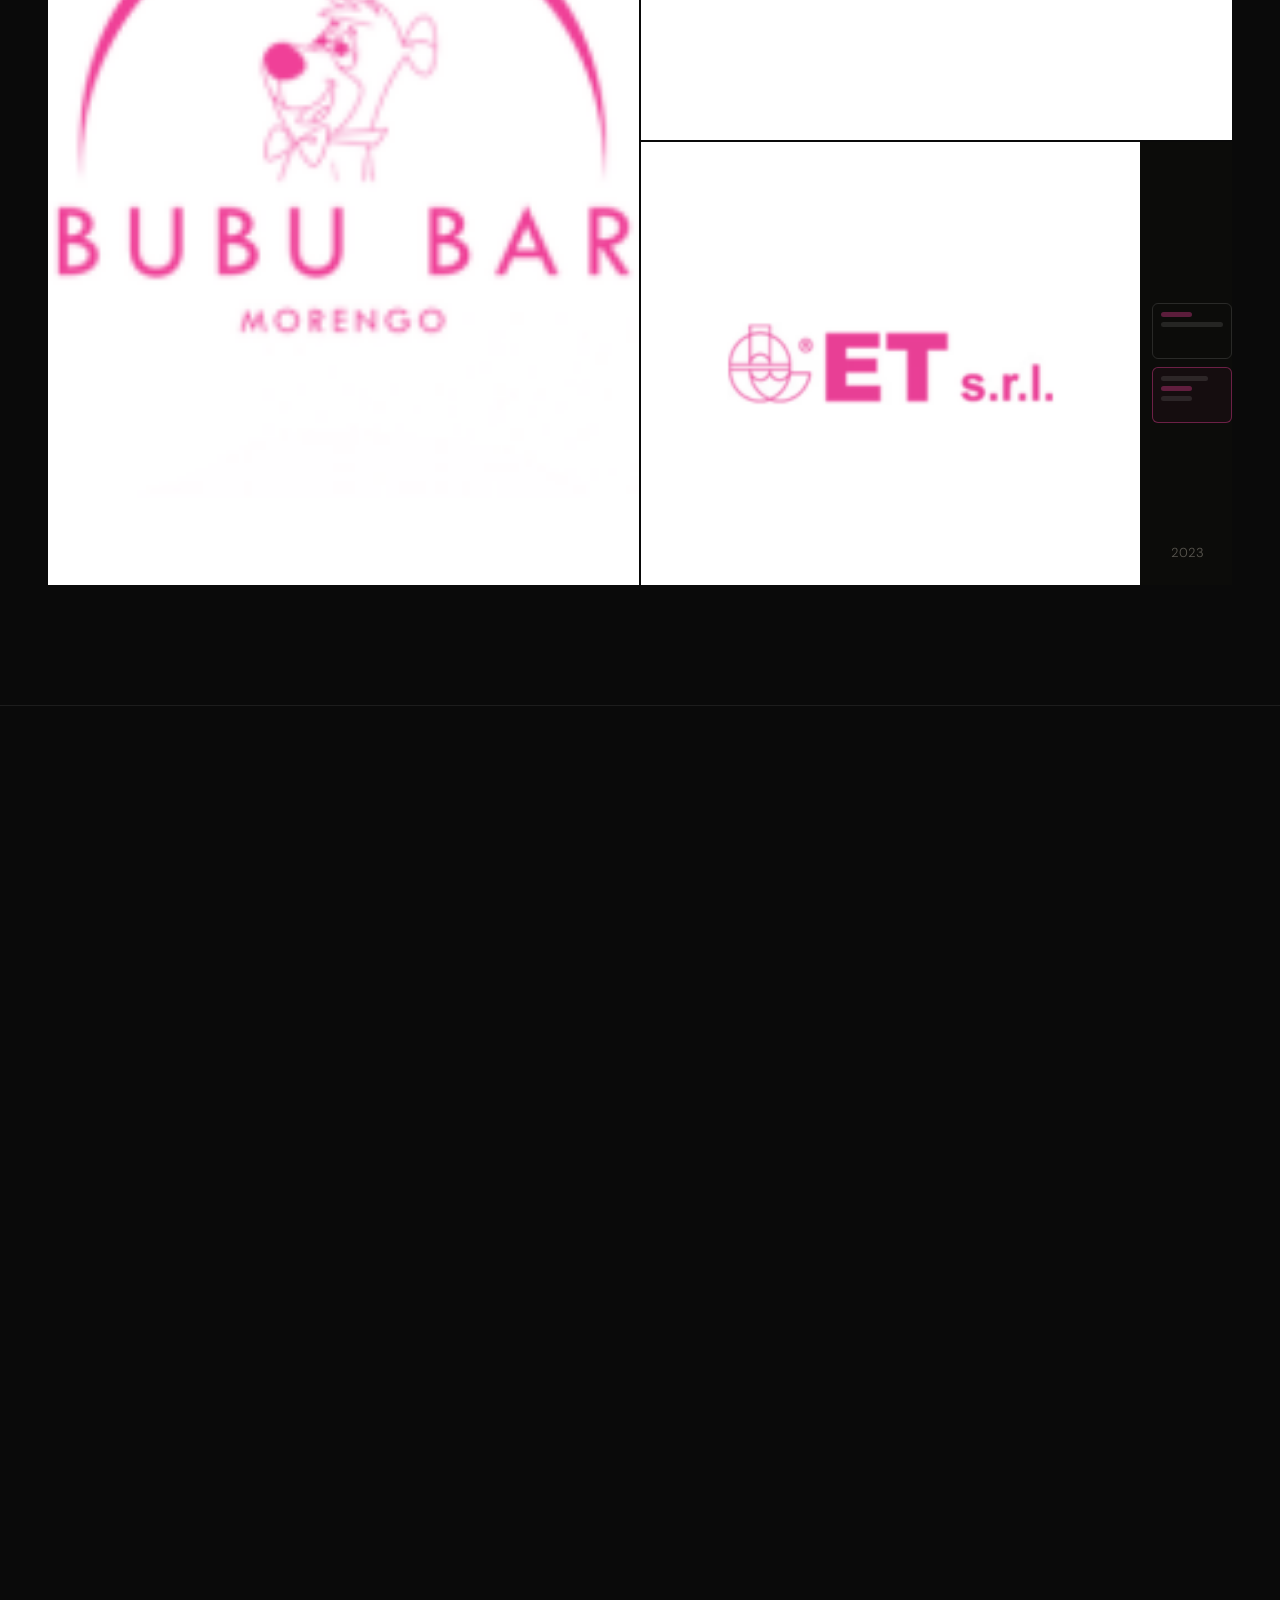
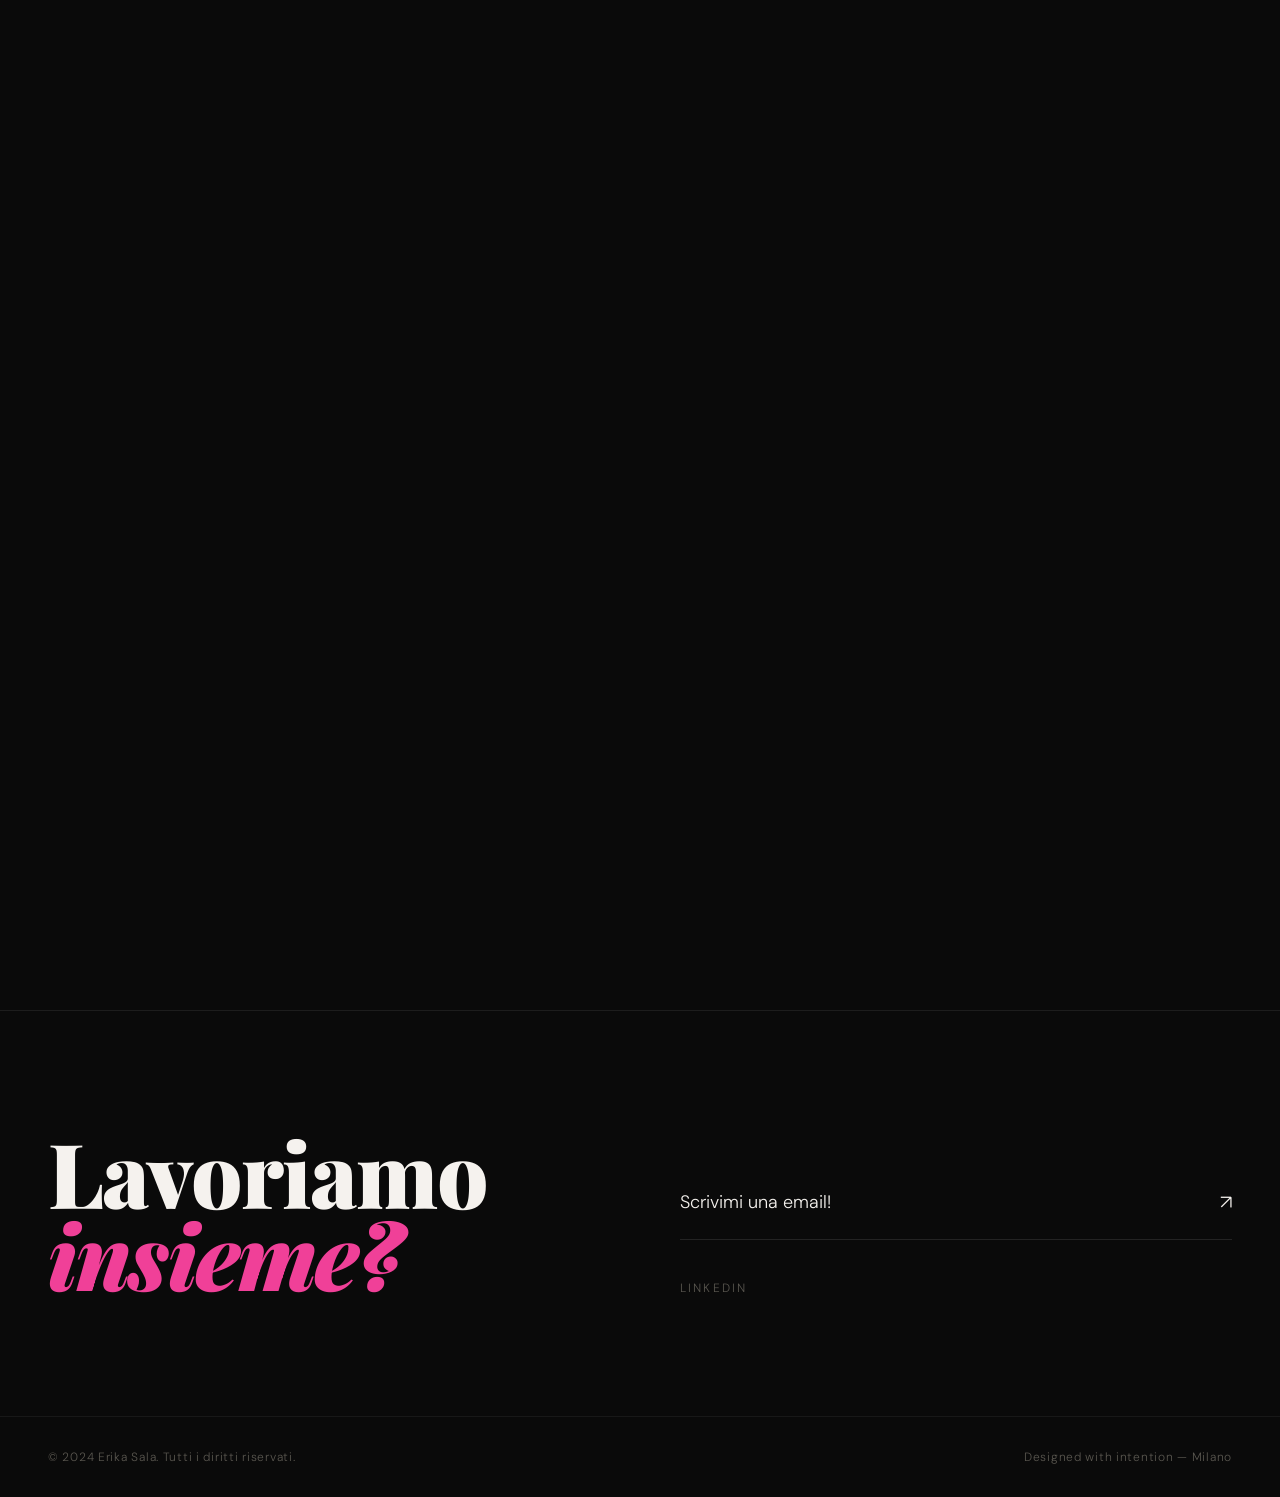
==== commit 7be1863c: "Portfolio index images added" ====
--- a/index.html
+++ b/index.html
@@ -86,16 +86,7 @@
   <div class="projects-grid">
     <a href="portfolio.html" class="project-card fade-up">
       <div class="project-bg bg-branding">
-        <div class="inner-card">
-          <div class="card-logo"></div>
-          <div class="card-line" style="width:80%"></div>
-          <div class="card-line short"></div>
-          <div class="card-line yellow"></div>
-          <div class="card-line" style="width:70%"></div>
-          <div class="card-line" style="width:55%"></div>
-          <div style="flex:1"></div>
-          <div class="card-line yellow" style="width:100%; height:3px; border-radius:2px;"></div>
-        </div>
+               <img src="images/Bubu.png" alt="Bubu Bar" class="project-image">
       </div>
       <div class="project-overlay"></div>
       <div class="project-always">
@@ -109,14 +100,7 @@
 
     <a href="portfolio.html" class="project-card fade-up" style="transition-delay:0.1s">
       <div class="project-bg bg-app">
-        <div class="phone-mockup">
-          <div class="phone-notch"></div>
-          <div class="phone-row accent"></div>
-          <div class="phone-row" style="width:80%"></div>
-          <div class="phone-img-block"></div>
-          <div class="phone-row" style="width:65%"></div>
-          <div class="phone-row" style="width:45%"></div>
-        </div>
+       <img src="images/Invault.png" alt="Fintech App" class="project-image">
       </div>
       <div class="project-overlay"></div>
       <div class="project-always">
@@ -130,18 +114,7 @@
 
     <a href="portfolio.html" class="project-card fade-up" style="transition-delay:0.2s">
       <div class="project-bg bg-ux">
-        <div class="wireframe-block">
-          <div class="wf-card active">
-            <div class="wf-line y"></div>
-            <div class="wf-line"></div>
-            <div class="wf-line" style="width:80%"></div>
-          </div>
-          <div class="wf-card">
-            <div class="wf-line" style="width:60%"></div>
-            <div class="wf-line"></div>
-            <div class="wf-line" style="width:40%"></div>
-          </div>
-        </div>
+          <img src="images/ET.png" alt="Bubu Bar" class="project-image">
         <div class="wireframe-block">
           <div class="wf-card">
             <div class="wf-line y"></div>
@@ -171,7 +144,7 @@
   <div class="about-left fade-up">
     <div class="about-portrait">
       <div class="portrait-fill" aria-hidden="true">ES</div>
-      <img src="/workspaces/Portfolio/images/PXL_20250813_092358383.jpg" alt="">
+      <img src="images/PXL_20250813_092358383.jpg" alt="">
     </div>
   </div>
   <div class="about-right">
--- a/style.css
+++ b/style.css
@@ -232,6 +232,7 @@
    HOME — index.html
    ============================================================ */
 
+/* HERO */
 /* HERO */
 .hero {
   min-height: 100vh;
@@ -260,7 +261,7 @@
 }
 
 /* layout principale */
-.hero-inner {
+.hero-content {
   display: flex;
   justify-content: space-between;
   align-items: flex-end;
@@ -268,7 +269,7 @@
 }
 
 /* colonna sinistra */
-.hero-main {
+.hero-text {
   max-width: 900px;
 }
 
@@ -493,7 +494,18 @@
   transition: transform 0.7s cubic-bezier(0.25, 0.46, 0.45, 0.94);
   position:   relative;
 }
-.project-card:hover .project-bg { transform: scale(1.04); }
+.project-card:hover .project-image {
+  transform: scale(1.05);
+}
+.project-image {
+  width: 100%;
+  height: 100%;
+  object-fit: cover;
+  display: block;
+  position: relative;
+  z-index: 1;
+  transition: transform 0.7s cubic-bezier(0.25, 0.46, 0.45, 0.94);
+}
 
 /* Background decorativi */
 .bg-branding { background: #111108; position: relative; overflow: hidden; }
